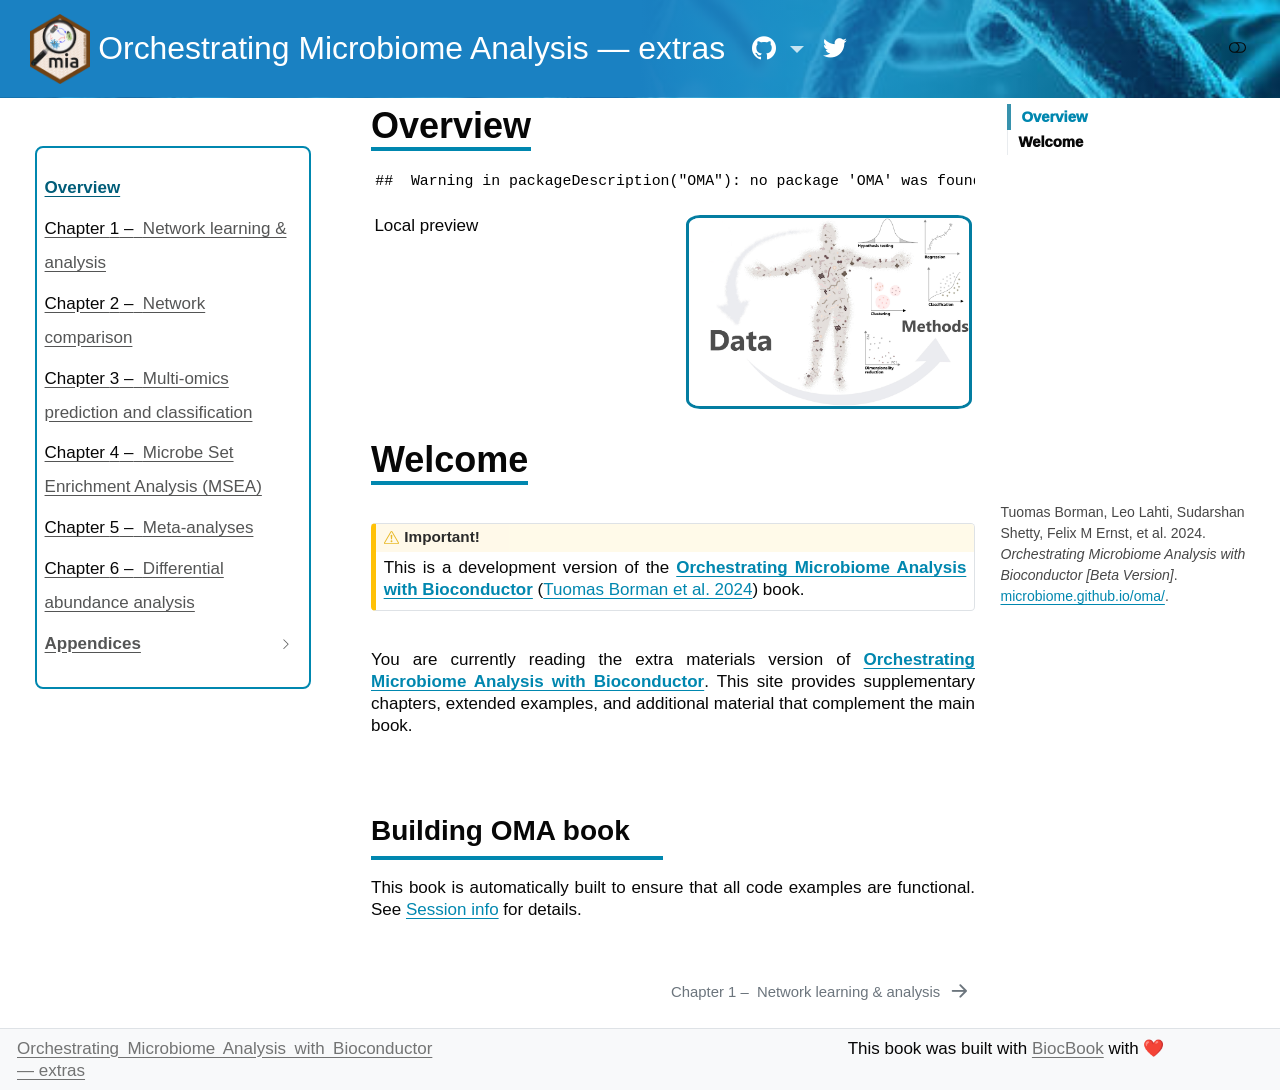
==== docs/devel/index.html @ 9bd13b45 "Deploying to gh-pages from @ microbiome/OMA-extras@33901781c50c93c03303aaaa135e402733cba8e3 🚀" ====
<!DOCTYPE html>
<html xmlns="http://www.w3.org/1999/xhtml" lang="en" xml:lang="en"><head>
<meta http-equiv="Content-Type" content="text/html; charset=UTF-8">
<meta charset="utf-8">
<meta name="generator" content="quarto-1.8.25">
<meta name="viewport" content="width=device-width, initial-scale=1.0, user-scalable=yes">
<title>Orchestrating Microbiome Analysis — extras</title>
<style>
code{white-space: pre-wrap;}
span.smallcaps{font-variant: small-caps;}
div.columns{display: flex; gap: min(4vw, 1.5em);}
div.column{flex: auto; overflow-x: auto;}
div.hanging-indent{margin-left: 1.5em; text-indent: -1.5em;}
ul.task-list{list-style: none;}
ul.task-list li input[type="checkbox"] {
  width: 0.8em;
  margin: 0 0.8em 0.2em -1em; /* quarto-specific, see https://github.com/quarto-dev/quarto-cli/issues/4556 */ 
  vertical-align: middle;
}
/* CSS for citations */
div.csl-bib-body { }
div.csl-entry {
  clear: both;
  margin-bottom: 0em;
}
.hanging-indent div.csl-entry {
  margin-left:2em;
  text-indent:-2em;
}
div.csl-left-margin {
  min-width:2em;
  float:left;
}
div.csl-right-inline {
  margin-left:2em;
  padding-left:1em;
}
div.csl-indent {
  margin-left: 2em;
}</style>

<script src="site_libs/quarto-nav/quarto-nav.js"></script>
<script src="site_libs/quarto-nav/headroom.min.js"></script>
<script src="site_libs/clipboard/clipboard.min.js"></script>
<script src="site_libs/quarto-search/autocomplete.umd.js"></script>
<script src="site_libs/quarto-search/fuse.min.js"></script>
<script src="site_libs/quarto-search/quarto-search.js"></script>
<meta name="quarto:offset" content="./">
<link href="./pages/network_learning.html" rel="next">
<link href="./assets/favicon.png" rel="icon" type="image/png">
<script src="site_libs/quarto-html/quarto.js" type="module"></script>
<script src="site_libs/quarto-html/tabsets/tabsets.js" type="module"></script>
<script src="site_libs/quarto-html/axe/axe-check.js" type="module"></script>
<script src="site_libs/quarto-html/popper.min.js"></script>
<script src="site_libs/quarto-html/tippy.umd.min.js"></script>
<script src="site_libs/quarto-html/anchor.min.js"></script>
<link href="site_libs/quarto-html/tippy.css" rel="stylesheet">
<link href="site_libs/quarto-html/quarto-syntax-highlighting-a14e345711173c227b21482e2eb4cc70.css" rel="stylesheet" class="quarto-color-scheme" id="quarto-text-highlighting-styles">
<link href="site_libs/quarto-html/quarto-syntax-highlighting-dark-6d7e0e055978adcb0dc3bbe98a6d8351.css" rel="stylesheet" class="quarto-color-scheme quarto-color-alternate" id="quarto-text-highlighting-styles">
<link href="site_libs/quarto-html/quarto-syntax-highlighting-a14e345711173c227b21482e2eb4cc70.css" rel="stylesheet" class="quarto-color-scheme-extra" id="quarto-text-highlighting-styles">
<script src="site_libs/bootstrap/bootstrap.min.js"></script>
<link href="site_libs/bootstrap/bootstrap-icons.css" rel="stylesheet">
<link href="site_libs/bootstrap/bootstrap-03a414507d0a5050258c27957027fec2.min.css" rel="stylesheet" append-hash="true" class="quarto-color-scheme" id="quarto-bootstrap" data-mode="light">
<link href="site_libs/bootstrap/bootstrap-dark-393bbc8479d1addcfcd69448d6fb8193.min.css" rel="stylesheet" append-hash="true" class="quarto-color-scheme quarto-color-alternate" id="quarto-bootstrap" data-mode="dark">
<link href="site_libs/bootstrap/bootstrap-03a414507d0a5050258c27957027fec2.min.css" rel="stylesheet" append-hash="true" class="quarto-color-scheme-extra" id="quarto-bootstrap" data-mode="light"><script id="quarto-search-options" type="application/json">{
  "location": "sidebar",
  "copy-button": false,
  "collapse-after": 3,
  "panel-placement": "start",
  "type": "textbox",
  "limit": 50,
  "keyboard-shortcut": [
    "f",
    "/",
    "s"
  ],
  "language": {
    "search-no-results-text": "No results",
    "search-matching-documents-text": "matching documents",
    "search-copy-link-title": "Copy link to search",
    "search-hide-matches-text": "Hide additional matches",
    "search-more-match-text": "more match in this document",
    "search-more-matches-text": "more matches in this document",
    "search-clear-button-title": "Clear",
    "search-text-placeholder": "",
    "search-detached-cancel-button-title": "Cancel",
    "search-submit-button-title": "Submit",
    "search-label": "Search"
  }
}</script>
</head>
<body class="nav-sidebar docked nav-fixed slimcontent quarto-light"><script id="quarto-html-before-body" type="application/javascript">
    const toggleBodyColorMode = (bsSheetEl) => {
      const mode = bsSheetEl.getAttribute("data-mode");
      const bodyEl = window.document.querySelector("body");
      if (mode === "dark") {
        bodyEl.classList.add("quarto-dark");
        bodyEl.classList.remove("quarto-light");
      } else {
        bodyEl.classList.add("quarto-light");
        bodyEl.classList.remove("quarto-dark");
      }
    }
    const toggleBodyColorPrimary = () => {
      const bsSheetEl = window.document.querySelector("link#quarto-bootstrap:not([rel=disabled-stylesheet])");
      if (bsSheetEl) {
        toggleBodyColorMode(bsSheetEl);
      }
    }
    const setColorSchemeToggle = (alternate) => {
      const toggles = window.document.querySelectorAll('.quarto-color-scheme-toggle');
      for (let i=0; i < toggles.length; i++) {
        const toggle = toggles[i];
        if (toggle) {
          if (alternate) {
            toggle.classList.add("alternate");
          } else {
            toggle.classList.remove("alternate");
          }
        }
      }
    };
    const toggleColorMode = (alternate) => {
      // Switch the stylesheets
      const primaryStylesheets = window.document.querySelectorAll('link.quarto-color-scheme:not(.quarto-color-alternate)');
      const alternateStylesheets = window.document.querySelectorAll('link.quarto-color-scheme.quarto-color-alternate');
      manageTransitions('#quarto-margin-sidebar .nav-link', false);
      if (alternate) {
        // note: dark is layered on light, we don't disable primary!
        enableStylesheet(alternateStylesheets);
        for (const sheetNode of alternateStylesheets) {
          if (sheetNode.id === "quarto-bootstrap") {
            toggleBodyColorMode(sheetNode);
          }
        }
      } else {
        disableStylesheet(alternateStylesheets);
        enableStylesheet(primaryStylesheets)
        toggleBodyColorPrimary();
      }
      manageTransitions('#quarto-margin-sidebar .nav-link', true);
      // Switch the toggles
      setColorSchemeToggle(alternate)
      // Hack to workaround the fact that safari doesn't
      // properly recolor the scrollbar when toggling (#1455)
      if (navigator.userAgent.indexOf('Safari') > 0 && navigator.userAgent.indexOf('Chrome') == -1) {
        manageTransitions("body", false);
        window.scrollTo(0, 1);
        setTimeout(() => {
          window.scrollTo(0, 0);
          manageTransitions("body", true);
        }, 40);
      }
    }
    const disableStylesheet = (stylesheets) => {
      for (let i=0; i < stylesheets.length; i++) {
        const stylesheet = stylesheets[i];
        stylesheet.rel = 'disabled-stylesheet';
      }
    }
    const enableStylesheet = (stylesheets) => {
      for (let i=0; i < stylesheets.length; i++) {
        const stylesheet = stylesheets[i];
        if(stylesheet.rel !== 'stylesheet') { // for Chrome, which will still FOUC without this check
          stylesheet.rel = 'stylesheet';
        }
      }
    }
    const manageTransitions = (selector, allowTransitions) => {
      const els = window.document.querySelectorAll(selector);
      for (let i=0; i < els.length; i++) {
        const el = els[i];
        if (allowTransitions) {
          el.classList.remove('notransition');
        } else {
          el.classList.add('notransition');
        }
      }
    }
    const isFileUrl = () => {
      return window.location.protocol === 'file:';
    }
    const hasAlternateSentinel = () => {
      let styleSentinel = getColorSchemeSentinel();
      if (styleSentinel !== null) {
        return styleSentinel === "alternate";
      } else {
        return false;
      }
    }
    const setStyleSentinel = (alternate) => {
      const value = alternate ? "alternate" : "default";
      if (!isFileUrl()) {
        window.localStorage.setItem("quarto-color-scheme", value);
      } else {
        localAlternateSentinel = value;
      }
    }
    const getColorSchemeSentinel = () => {
      if (!isFileUrl()) {
        const storageValue = window.localStorage.getItem("quarto-color-scheme");
        return storageValue != null ? storageValue : localAlternateSentinel;
      } else {
        return localAlternateSentinel;
      }
    }
    const toggleGiscusIfUsed = (isAlternate, darkModeDefault) => {
      const baseTheme = document.querySelector('#giscus-base-theme')?.value ?? 'light';
      const alternateTheme = document.querySelector('#giscus-alt-theme')?.value ?? 'dark';
      let newTheme = '';
      if(authorPrefersDark) {
        newTheme = isAlternate ? baseTheme : alternateTheme;
      } else {
        newTheme = isAlternate ? alternateTheme : baseTheme;
      }
      const changeGiscusTheme = () => {
        // From: https://github.com/giscus/giscus/issues/336
        const sendMessage = (message) => {
          const iframe = document.querySelector('iframe.giscus-frame');
          if (!iframe) return;
          iframe.contentWindow.postMessage({ giscus: message }, 'https://giscus.app');
        }
        sendMessage({
          setConfig: {
            theme: newTheme
          }
        });
      }
      const isGiscussLoaded = window.document.querySelector('iframe.giscus-frame') !== null;
      if (isGiscussLoaded) {
        changeGiscusTheme();
      }
    };
    const authorPrefersDark = false;
    const darkModeDefault = authorPrefersDark;
      document.querySelector('link#quarto-text-highlighting-styles.quarto-color-scheme-extra').rel = 'disabled-stylesheet';
      document.querySelector('link#quarto-bootstrap.quarto-color-scheme-extra').rel = 'disabled-stylesheet';
    let localAlternateSentinel = darkModeDefault ? 'alternate' : 'default';
    // Dark / light mode switch
    window.quartoToggleColorScheme = () => {
      // Read the current dark / light value
      let toAlternate = !hasAlternateSentinel();
      toggleColorMode(toAlternate);
      setStyleSentinel(toAlternate);
      toggleGiscusIfUsed(toAlternate, darkModeDefault);
      window.dispatchEvent(new Event('resize'));
    };
    // Switch to dark mode if need be
    if (hasAlternateSentinel()) {
      toggleColorMode(true);
    } else {
      toggleColorMode(false);
    }
  </script>

<div id="quarto-search-results"></div>
  <header id="quarto-header" class="headroom fixed-top quarto-banner"><nav class="navbar navbar-expand-lg " data-bs-theme="dark"><div class="navbar-container container-fluid">
      <div class="navbar-brand-container mx-auto">
    <a href="./index.html" class="navbar-brand navbar-brand-logo">
    <img src="./assets/mia_logo.png" alt="" class="navbar-logo light-content"><img src="./assets/mia_logo.png" alt="" class="navbar-logo dark-content"></a>
    <a class="navbar-brand" href="./index.html">
    <span class="navbar-title">Orchestrating Microbiome Analysis — extras</span>
    </a>
  </div>
          <button class="navbar-toggler" type="button" data-bs-toggle="collapse" data-bs-target="#navbarCollapse" aria-controls="navbarCollapse" role="menu" aria-expanded="false" aria-label="Toggle navigation" onclick="if (window.quartoToggleHeadroom) { window.quartoToggleHeadroom(); }">
  <span class="navbar-toggler-icon"></span>
</button>
          <div class="collapse navbar-collapse" id="navbarCollapse">
            <ul class="navbar-nav navbar-nav-scroll me-auto">
<li class="nav-item dropdown ">
    <a class="nav-link dropdown-toggle" href="#" id="nav-menu-bi-github" role="link" data-bs-toggle="dropdown" aria-expanded="false">
      <i class="bi bi-github" role="img">
</i> 
 <span class="menu-text"></span>
    </a>
    <ul class="dropdown-menu" aria-labelledby="nav-menu-bi-github">
<li>
    <a class="dropdown-item" href="https://github.com/microbiome/OMA-extras/">
 <span class="dropdown-text">Source Code</span></a>
  </li>  
        <li>
    <a class="dropdown-item" href="https://microbiome.github.io/OMA-extras/docs/devel/">
 <span class="dropdown-text">Browse version <code>devel</code></span></a>
  </li>  
    </ul>
</li>
  <li class="nav-item compact">
    <a class="nav-link" href="https://twitter.com"> <i class="bi bi-twitter" role="img">
</i> 
<span class="menu-text"></span></a>
  </li>  
</ul>
</div> <!-- /navcollapse -->
            <div class="quarto-navbar-tools">
  <a href="" class="quarto-color-scheme-toggle quarto-navigation-tool  px-1" onclick="window.quartoToggleColorScheme(); return false;" title="Toggle dark mode"><i class="bi"></i></a>
</div>
      </div> <!-- /container-fluid -->
    </nav><nav class="quarto-secondary-nav"><div class="container-fluid d-flex">
      <button type="button" class="quarto-btn-toggle btn" data-bs-toggle="collapse" role="button" data-bs-target=".quarto-sidebar-collapse-item" aria-controls="quarto-sidebar" aria-expanded="false" aria-label="Toggle sidebar navigation" onclick="if (window.quartoToggleHeadroom) { window.quartoToggleHeadroom(); }">
        <i class="bi bi-layout-text-sidebar-reverse"></i>
      </button>
        <nav class="quarto-page-breadcrumbs" aria-label="breadcrumb"><ol class="breadcrumb"><li class="breadcrumb-item"><a href="./index.html">Overview</a></li></ol></nav>
        <a class="flex-grow-1" role="navigation" data-bs-toggle="collapse" data-bs-target=".quarto-sidebar-collapse-item" aria-controls="quarto-sidebar" aria-expanded="false" aria-label="Toggle sidebar navigation" onclick="if (window.quartoToggleHeadroom) { window.quartoToggleHeadroom(); }">      
        </a>
      <button type="button" class="btn quarto-search-button" aria-label="Search" onclick="window.quartoOpenSearch();">
        <i class="bi bi-search"></i>
      </button>
    </div>
  </nav></header><!-- content --><header id="title-block-header" class="quarto-title-block default page-columns page-full"><div class="quarto-title-banner page-columns page-full">
    <div class="quarto-title column-body">
      <h1 class="title">Orchestrating Microbiome Analysis — extras</h1>
                      </div>
  </div>
    
  
  <div class="quarto-title-meta">

      
    
      
    </div>
    
  
  </header><div id="quarto-content" class="quarto-container page-columns page-rows-contents page-layout-article page-navbar">
<!-- sidebar -->
  <nav id="quarto-sidebar" class="sidebar collapse collapse-horizontal quarto-sidebar-collapse-item sidebar-navigation docked overflow-auto"><div class="pt-lg-2 mt-2 text-left sidebar-header sidebar-header-stacked">
      <a href="./index.html" class="sidebar-logo-link">
      </a>
      </div>
        <div class="mt-2 flex-shrink-0 align-items-center">
        <div class="sidebar-search">
        <div id="quarto-search" class="" title="Search"></div>
        </div>
        </div>
    <div class="sidebar-menu-container"> 
    <ul class="list-unstyled mt-1">
<li class="sidebar-item">
  <div class="sidebar-item-container"> 
  <a href="./index.html" class="sidebar-item-text sidebar-link active">
 <span class="menu-text">Overview</span></a>
  </div>
</li>
        <li class="sidebar-item">
  <div class="sidebar-item-container"> 
  <a href="./pages/network_learning.html" class="sidebar-item-text sidebar-link">
 <span class="menu-text"><span class="chapter-number">1</span>&nbsp; <span class="chapter-title">Network learning &amp; analysis</span></span></a>
  </div>
</li>
        <li class="sidebar-item">
  <div class="sidebar-item-container"> 
  <a href="./pages/network_comparison.html" class="sidebar-item-text sidebar-link">
 <span class="menu-text"><span class="chapter-number">2</span>&nbsp; <span class="chapter-title">Network comparison</span></span></a>
  </div>
</li>
        <li class="sidebar-item">
  <div class="sidebar-item-container"> 
  <a href="./pages/integrated_learner.html" class="sidebar-item-text sidebar-link">
 <span class="menu-text"><span class="chapter-number">3</span>&nbsp; <span class="chapter-title">Multi-omics prediction and classification</span></span></a>
  </div>
</li>
        <li class="sidebar-item">
  <div class="sidebar-item-container"> 
  <a href="./pages/msea.html" class="sidebar-item-text sidebar-link">
 <span class="menu-text"><span class="chapter-number">4</span>&nbsp; <span class="chapter-title">Microbe Set Enrichment Analysis (MSEA)</span></span></a>
  </div>
</li>
        <li class="sidebar-item">
  <div class="sidebar-item-container"> 
  <a href="./pages/mmuphin_meta_analysis.html" class="sidebar-item-text sidebar-link">
 <span class="menu-text"><span class="chapter-number">5</span>&nbsp; <span class="chapter-title">Meta-analyses</span></span></a>
  </div>
</li>
        <li class="sidebar-item">
  <div class="sidebar-item-container"> 
  <a href="./pages/extra_daa.html" class="sidebar-item-text sidebar-link">
 <span class="menu-text"><span class="chapter-number">6</span>&nbsp; <span class="chapter-title">Differential abundance analysis</span></span></a>
  </div>
</li>
        <li class="sidebar-item sidebar-item-section">
      <div class="sidebar-item-container"> 
            <a class="sidebar-item-text sidebar-link text-start collapsed" data-bs-toggle="collapse" data-bs-target="#quarto-sidebar-section-1" role="navigation" aria-expanded="false">
 <span class="menu-text">Appendices</span></a>
          <a class="sidebar-item-toggle text-start collapsed" data-bs-toggle="collapse" data-bs-target="#quarto-sidebar-section-1" role="navigation" aria-expanded="false" aria-label="Toggle section">
            <i class="bi bi-chevron-right ms-2"></i>
          </a> 
      </div>
      <ul id="quarto-sidebar-section-1" class="collapse list-unstyled sidebar-section depth1 ">
<li class="sidebar-item">
  <div class="sidebar-item-container"> 
  <a href="./pages/session_info.html" class="sidebar-item-text sidebar-link">
 <span class="menu-text"><span class="chapter-number">A</span>&nbsp; <span class="chapter-title">Technical info</span></span></a>
  </div>
</li>
      </ul>
</li>
    </ul>
</div>
</nav><div id="quarto-sidebar-glass" class="quarto-sidebar-collapse-item" data-bs-toggle="collapse" data-bs-target=".quarto-sidebar-collapse-item"></div>
<!-- margin-sidebar -->
    <div id="quarto-margin-sidebar" class="sidebar margin-sidebar">
        <nav id="TOC" role="doc-toc" class="toc-active"><h2 id="toc-title">Table of contents</h2>
   
  <ul>
<li><a href="#overview" id="toc-overview" class="nav-link active" data-scroll-target="#overview">Overview</a></li>
  <li>
<a href="#welcome" id="toc-welcome" class="nav-link" data-scroll-target="#welcome">Welcome</a>
  <ul class="collapse">
<li><a href="#sec-building-oma" id="toc-sec-building-oma" class="nav-link" data-scroll-target="#sec-building-oma">Building OMA book</a></li>
  </ul>
</li>
  </ul></nav>
    </div>
<!-- main -->
<main class="content quarto-banner-title-block page-columns page-full" id="quarto-document-content"><section id="overview" class="level1 unnumbered"><h1 class="unnumbered">Overview</h1>
<div class="cell" data-layout-align="center">
<pre><code>##  Warning in packageDescription("OMA"): no package 'OMA' was found</code></pre>
</div>
<div class="quarto-layout-panel" data-layout-ncol="2">
<div class="quarto-layout-row">
<div class="quarto-layout-cell" style="flex-basis: 50.0%;justify-content: flex-start;">
<p>Local preview</p>
</div>
<div class="quarto-layout-cell" style="flex-basis: 50.0%;justify-content: flex-start;">
<p><img src="assets/cover.png" align="middle" style="max-width:100%;
      border-style: solid;
      border-color: #037da1;
      border-radius: 5%;"></p>
</div>
</div>
</div>
</section><section id="welcome" class="level1 unnumbered page-columns page-full"><h1 class="unnumbered">Welcome</h1>
<div class="callout callout-style-default callout-warning callout-titled">
<div class="callout-header d-flex align-content-center">
<div class="callout-icon-container">
<i class="callout-icon"></i>
</div>
<div class="callout-title-container flex-fill">
<span class="screen-reader-only">Warning</span>Important!
</div>
</div>
<div class="callout-body-container callout-body">
<p>This is a development version of the <a href="https://microbiome.github.io/OMA-extras/"><strong>Orchestrating Microbiome Analysis with Bioconductor</strong></a> <span class="citation" data-cites="OMA">(<a href="#ref-OMA" role="doc-biblioref">Tuomas Borman et al. 2024</a>)</span> book.</p>
</div>
</div>
<div class="no-row-height column-margin column-container"><div id="ref-OMA" class="csl-entry" role="listitem">
Tuomas Borman, Leo Lahti, Sudarshan Shetty, Felix M Ernst, et al. 2024. <em>Orchestrating Microbiome Analysis with Bioconductor [Beta Version]</em>. <a href="https://microbiome.github.io/oma/">microbiome.github.io/oma/</a>.
</div></div><p>You are currently reading the extra materials version of <a href="https://microbiome.github.io/OMA/"><strong>Orchestrating Microbiome Analysis with Bioconductor</strong></a>. This site provides supplementary chapters, extended examples, and additional material that complement the main book.</p>
<section id="sec-building-oma" class="level2"><h2 class="anchored" data-anchor-id="sec-building-oma">Building OMA book</h2>
<p>This book is automatically built to ensure that all code examples are functional. See <a href="pages/session_info.html#sec-session-info" class="quarto-xref"><span>Session info</span></a> for details.</p>



</section></section><a onclick="window.scrollTo(0, 0); return false;" role="button" id="quarto-back-to-top"><i class="bi bi-arrow-up"></i> Back to top</a></main><!-- /main --><script id="quarto-html-after-body" type="application/javascript">
  window.document.addEventListener("DOMContentLoaded", function (event) {
    // Ensure there is a toggle, if there isn't float one in the top right
    if (window.document.querySelector('.quarto-color-scheme-toggle') === null) {
      const a = window.document.createElement('a');
      a.classList.add('top-right');
      a.classList.add('quarto-color-scheme-toggle');
      a.href = "";
      a.onclick = function() { try { window.quartoToggleColorScheme(); } catch {} return false; };
      const i = window.document.createElement("i");
      i.classList.add('bi');
      a.appendChild(i);
      window.document.body.appendChild(a);
    }
    setColorSchemeToggle(hasAlternateSentinel())
    const icon = "";
    const anchorJS = new window.AnchorJS();
    anchorJS.options = {
      placement: 'right',
      icon: icon
    };
    anchorJS.add('.anchored');
    const isCodeAnnotation = (el) => {
      for (const clz of el.classList) {
        if (clz.startsWith('code-annotation-')) {                     
          return true;
        }
      }
      return false;
    }
    const onCopySuccess = function(e) {
      // button target
      const button = e.trigger;
      // don't keep focus
      button.blur();
      // flash "checked"
      button.classList.add('code-copy-button-checked');
      var currentTitle = button.getAttribute("title");
      button.setAttribute("title", "Copied!");
      let tooltip;
      if (window.bootstrap) {
        button.setAttribute("data-bs-toggle", "tooltip");
        button.setAttribute("data-bs-placement", "left");
        button.setAttribute("data-bs-title", "Copied!");
        tooltip = new bootstrap.Tooltip(button, 
          { trigger: "manual", 
            customClass: "code-copy-button-tooltip",
            offset: [0, -8]});
        tooltip.show();    
      }
      setTimeout(function() {
        if (tooltip) {
          tooltip.hide();
          button.removeAttribute("data-bs-title");
          button.removeAttribute("data-bs-toggle");
          button.removeAttribute("data-bs-placement");
        }
        button.setAttribute("title", currentTitle);
        button.classList.remove('code-copy-button-checked');
      }, 1000);
      // clear code selection
      e.clearSelection();
    }
    const getTextToCopy = function(trigger) {
      const outerScaffold = trigger.parentElement.cloneNode(true);
      const codeEl = outerScaffold.querySelector('code');
      for (const childEl of codeEl.children) {
        if (isCodeAnnotation(childEl)) {
          childEl.remove();
        }
      }
      return codeEl.innerText;
    }
    const clipboard = new window.ClipboardJS('.code-copy-button:not([data-in-quarto-modal])', {
      text: getTextToCopy
    });
    clipboard.on('success', onCopySuccess);
    if (window.document.getElementById('quarto-embedded-source-code-modal')) {
      const clipboardModal = new window.ClipboardJS('.code-copy-button[data-in-quarto-modal]', {
        text: getTextToCopy,
        container: window.document.getElementById('quarto-embedded-source-code-modal')
      });
      clipboardModal.on('success', onCopySuccess);
    }
      var localhostRegex = new RegExp(/^(?:http|https):\/\/localhost\:?[0-9]*\//);
      var mailtoRegex = new RegExp(/^mailto:/);
        var filterRegex = new RegExp('/' + window.location.host + '/');
      var isInternal = (href) => {
          return filterRegex.test(href) || localhostRegex.test(href) || mailtoRegex.test(href);
      }
      // Inspect non-navigation links and adorn them if external
     var links = window.document.querySelectorAll('a[href]:not(.nav-link):not(.navbar-brand):not(.toc-action):not(.sidebar-link):not(.sidebar-item-toggle):not(.pagination-link):not(.no-external):not([aria-hidden]):not(.dropdown-item):not(.quarto-navigation-tool):not(.about-link)');
      for (var i=0; i<links.length; i++) {
        const link = links[i];
        if (!isInternal(link.href)) {
          // undo the damage that might have been done by quarto-nav.js in the case of
          // links that we want to consider external
          if (link.dataset.originalHref !== undefined) {
            link.href = link.dataset.originalHref;
          }
        }
      }
    function tippyHover(el, contentFn, onTriggerFn, onUntriggerFn) {
      const config = {
        allowHTML: true,
        maxWidth: 500,
        delay: 100,
        arrow: false,
        appendTo: function(el) {
            return el.parentElement;
        },
        interactive: true,
        interactiveBorder: 10,
        theme: 'quarto',
        placement: 'bottom-start',
      };
      if (contentFn) {
        config.content = contentFn;
      }
      if (onTriggerFn) {
        config.onTrigger = onTriggerFn;
      }
      if (onUntriggerFn) {
        config.onUntrigger = onUntriggerFn;
      }
      window.tippy(el, config); 
    }
    const noterefs = window.document.querySelectorAll('a[role="doc-noteref"]');
    for (var i=0; i<noterefs.length; i++) {
      const ref = noterefs[i];
      tippyHover(ref, function() {
        // use id or data attribute instead here
        let href = ref.getAttribute('data-footnote-href') || ref.getAttribute('href');
        try { href = new URL(href).hash; } catch {}
        const id = href.replace(/^#\/?/, "");
        const note = window.document.getElementById(id);
        if (note) {
          return note.innerHTML;
        } else {
          return "";
        }
      });
    }
    const xrefs = window.document.querySelectorAll('a.quarto-xref');
    const processXRef = (id, note) => {
      // Strip column container classes
      const stripColumnClz = (el) => {
        el.classList.remove("page-full", "page-columns");
        if (el.children) {
          for (const child of el.children) {
            stripColumnClz(child);
          }
        }
      }
      stripColumnClz(note)
      if (id === null || id.startsWith('sec-')) {
        // Special case sections, only their first couple elements
        const container = document.createElement("div");
        if (note.children && note.children.length > 2) {
          container.appendChild(note.children[0].cloneNode(true));
          for (let i = 1; i < note.children.length; i++) {
            const child = note.children[i];
            if (child.tagName === "P" && child.innerText === "") {
              continue;
            } else {
              container.appendChild(child.cloneNode(true));
              break;
            }
          }
          if (window.Quarto?.typesetMath) {
            window.Quarto.typesetMath(container);
          }
          return container.innerHTML
        } else {
          if (window.Quarto?.typesetMath) {
            window.Quarto.typesetMath(note);
          }
          return note.innerHTML;
        }
      } else {
        // Remove any anchor links if they are present
        const anchorLink = note.querySelector('a.anchorjs-link');
        if (anchorLink) {
          anchorLink.remove();
        }
        if (window.Quarto?.typesetMath) {
          window.Quarto.typesetMath(note);
        }
        if (note.classList.contains("callout")) {
          return note.outerHTML;
        } else {
          return note.innerHTML;
        }
      }
    }
    for (var i=0; i<xrefs.length; i++) {
      const xref = xrefs[i];
      tippyHover(xref, undefined, function(instance) {
        instance.disable();
        let url = xref.getAttribute('href');
        let hash = undefined; 
        if (url.startsWith('#')) {
          hash = url;
        } else {
          try { hash = new URL(url).hash; } catch {}
        }
        if (hash) {
          const id = hash.replace(/^#\/?/, "");
          const note = window.document.getElementById(id);
          if (note !== null) {
            try {
              const html = processXRef(id, note.cloneNode(true));
              instance.setContent(html);
            } finally {
              instance.enable();
              instance.show();
            }
          } else {
            // See if we can fetch this
            fetch(url.split('#')[0])
            .then(res => res.text())
            .then(html => {
              const parser = new DOMParser();
              const htmlDoc = parser.parseFromString(html, "text/html");
              const note = htmlDoc.getElementById(id);
              if (note !== null) {
                const html = processXRef(id, note);
                instance.setContent(html);
              } 
            }).finally(() => {
              instance.enable();
              instance.show();
            });
          }
        } else {
          // See if we can fetch a full url (with no hash to target)
          // This is a special case and we should probably do some content thinning / targeting
          fetch(url)
          .then(res => res.text())
          .then(html => {
            const parser = new DOMParser();
            const htmlDoc = parser.parseFromString(html, "text/html");
            const note = htmlDoc.querySelector('main.content');
            if (note !== null) {
              // This should only happen for chapter cross references
              // (since there is no id in the URL)
              // remove the first header
              if (note.children.length > 0 && note.children[0].tagName === "HEADER") {
                note.children[0].remove();
              }
              const html = processXRef(null, note);
              instance.setContent(html);
            } 
          }).finally(() => {
            instance.enable();
            instance.show();
          });
        }
      }, function(instance) {
      });
    }
        let selectedAnnoteEl;
        const selectorForAnnotation = ( cell, annotation) => {
          let cellAttr = 'data-code-cell="' + cell + '"';
          let lineAttr = 'data-code-annotation="' +  annotation + '"';
          const selector = 'span[' + cellAttr + '][' + lineAttr + ']';
          return selector;
        }
        const selectCodeLines = (annoteEl) => {
          const doc = window.document;
          const targetCell = annoteEl.getAttribute("data-target-cell");
          const targetAnnotation = annoteEl.getAttribute("data-target-annotation");
          const annoteSpan = window.document.querySelector(selectorForAnnotation(targetCell, targetAnnotation));
          const lines = annoteSpan.getAttribute("data-code-lines").split(",");
          const lineIds = lines.map((line) => {
            return targetCell + "-" + line;
          })
          let top = null;
          let height = null;
          let parent = null;
          if (lineIds.length > 0) {
              //compute the position of the single el (top and bottom and make a div)
              const el = window.document.getElementById(lineIds[0]);
              top = el.offsetTop;
              height = el.offsetHeight;
              parent = el.parentElement.parentElement;
            if (lineIds.length > 1) {
              const lastEl = window.document.getElementById(lineIds[lineIds.length - 1]);
              const bottom = lastEl.offsetTop + lastEl.offsetHeight;
              height = bottom - top;
            }
            if (top !== null && height !== null && parent !== null) {
              // cook up a div (if necessary) and position it 
              let div = window.document.getElementById("code-annotation-line-highlight");
              if (div === null) {
                div = window.document.createElement("div");
                div.setAttribute("id", "code-annotation-line-highlight");
                div.style.position = 'absolute';
                parent.appendChild(div);
              }
              div.style.top = top - 2 + "px";
              div.style.height = height + 4 + "px";
              div.style.left = 0;
              let gutterDiv = window.document.getElementById("code-annotation-line-highlight-gutter");
              if (gutterDiv === null) {
                gutterDiv = window.document.createElement("div");
                gutterDiv.setAttribute("id", "code-annotation-line-highlight-gutter");
                gutterDiv.style.position = 'absolute';
                const codeCell = window.document.getElementById(targetCell);
                const gutter = codeCell.querySelector('.code-annotation-gutter');
                gutter.appendChild(gutterDiv);
              }
              gutterDiv.style.top = top - 2 + "px";
              gutterDiv.style.height = height + 4 + "px";
            }
            selectedAnnoteEl = annoteEl;
          }
        };
        const unselectCodeLines = () => {
          const elementsIds = ["code-annotation-line-highlight", "code-annotation-line-highlight-gutter"];
          elementsIds.forEach((elId) => {
            const div = window.document.getElementById(elId);
            if (div) {
              div.remove();
            }
          });
          selectedAnnoteEl = undefined;
        };
          // Handle positioning of the toggle
      window.addEventListener(
        "resize",
        throttle(() => {
          elRect = undefined;
          if (selectedAnnoteEl) {
            selectCodeLines(selectedAnnoteEl);
          }
        }, 10)
      );
      function throttle(fn, ms) {
      let throttle = false;
      let timer;
        return (...args) => {
          if(!throttle) { // first call gets through
              fn.apply(this, args);
              throttle = true;
          } else { // all the others get throttled
              if(timer) clearTimeout(timer); // cancel #2
              timer = setTimeout(() => {
                fn.apply(this, args);
                timer = throttle = false;
              }, ms);
          }
        };
      }
        // Attach click handler to the DT
        const annoteDls = window.document.querySelectorAll('dt[data-target-cell]');
        for (const annoteDlNode of annoteDls) {
          annoteDlNode.addEventListener('click', (event) => {
            const clickedEl = event.target;
            if (clickedEl !== selectedAnnoteEl) {
              unselectCodeLines();
              const activeEl = window.document.querySelector('dt[data-target-cell].code-annotation-active');
              if (activeEl) {
                activeEl.classList.remove('code-annotation-active');
              }
              selectCodeLines(clickedEl);
              clickedEl.classList.add('code-annotation-active');
            } else {
              // Unselect the line
              unselectCodeLines();
              clickedEl.classList.remove('code-annotation-active');
            }
          });
        }
    const findCites = (el) => {
      const parentEl = el.parentElement;
      if (parentEl) {
        const cites = parentEl.dataset.cites;
        if (cites) {
          return {
            el,
            cites: cites.split(' ')
          };
        } else {
          return findCites(el.parentElement)
        }
      } else {
        return undefined;
      }
    };
    var bibliorefs = window.document.querySelectorAll('a[role="doc-biblioref"]');
    for (var i=0; i<bibliorefs.length; i++) {
      const ref = bibliorefs[i];
      const citeInfo = findCites(ref);
      if (citeInfo) {
        tippyHover(citeInfo.el, function() {
          var popup = window.document.createElement('div');
          citeInfo.cites.forEach(function(cite) {
            var citeDiv = window.document.createElement('div');
            citeDiv.classList.add('hanging-indent');
            citeDiv.classList.add('csl-entry');
            var biblioDiv = window.document.getElementById('ref-' + cite);
            if (biblioDiv) {
              citeDiv.innerHTML = biblioDiv.innerHTML;
            }
            popup.appendChild(citeDiv);
          });
          return popup.innerHTML;
        });
      }
    }
  });
  </script><nav class="page-navigation"><div class="nav-page nav-page-previous">
  </div>
  <div class="nav-page nav-page-next">
      <a href="./pages/network_learning.html" class="pagination-link" aria-label="Network learning &amp; analysis">
        <span class="nav-page-text"><span class="chapter-number">1</span>&nbsp; <span class="chapter-title">Network learning &amp; analysis</span></span> <i class="bi bi-arrow-right-short"></i>
      </a>
  </div>
</nav>
</div> <!-- /content -->
<footer class="footer"><div class="nav-footer">
    <div class="nav-footer-left">
<p><a href="./">Orchestrating Microbiome Analysis with Bioconductor — extras</a></p>
</div>   
    <div class="nav-footer-center">
      &nbsp;
    </div>
    <div class="nav-footer-right">
<p>This book was built with <a href="https://github.com/js2264/BiocBook/">BiocBook</a> with <span class="emoji" data-emoji="heart">❤️</span></p>
</div>
  </div>
</footer>


</body></html>
---- docs/devel/site_libs/quarto-html/tippy.css ----
.tippy-box[data-animation=fade][data-state=hidden]{opacity:0}[data-tippy-root]{max-width:calc(100vw - 10px)}.tippy-box{position:relative;background-color:#333;color:#fff;border-radius:4px;font-size:14px;line-height:1.4;white-space:normal;outline:0;transition-property:transform,visibility,opacity}.tippy-box[data-placement^=top]>.tippy-arrow{bottom:0}.tippy-box[data-placement^=top]>.tippy-arrow:before{bottom:-7px;left:0;border-width:8px 8px 0;border-top-color:initial;transform-origin:center top}.tippy-box[data-placement^=bottom]>.tippy-arrow{top:0}.tippy-box[data-placement^=bottom]>.tippy-arrow:before{top:-7px;left:0;border-width:0 8px 8px;border-bottom-color:initial;transform-origin:center bottom}.tippy-box[data-placement^=left]>.tippy-arrow{right:0}.tippy-box[data-placement^=left]>.tippy-arrow:before{border-width:8px 0 8px 8px;border-left-color:initial;right:-7px;transform-origin:center left}.tippy-box[data-placement^=right]>.tippy-arrow{left:0}.tippy-box[data-placement^=right]>.tippy-arrow:before{left:-7px;border-width:8px 8px 8px 0;border-right-color:initial;transform-origin:center right}.tippy-box[data-inertia][data-state=visible]{transition-timing-function:cubic-bezier(.54,1.5,.38,1.11)}.tippy-arrow{width:16px;height:16px;color:#333}.tippy-arrow:before{content:"";position:absolute;border-color:transparent;border-style:solid}.tippy-content{position:relative;padding:5px 9px;z-index:1}
---- docs/devel/site_libs/quarto-html/quarto-syntax-highlighting-a14e345711173c227b21482e2eb4cc70.css ----
/* quarto syntax highlight colors */
:root {
  --quarto-hl-al-color: #95da4c;
  --quarto-hl-an-color: #50a14f;
  --quarto-hl-at-color: #a626a4;
  --quarto-hl-bn-color: #986801;
  --quarto-hl-bu-color: #a626a4;
  --quarto-hl-ch-color: #50a14f;
  --quarto-hl-co-color: #a0a1a7;
  --quarto-hl-cv-color: #e45649;
  --quarto-hl-cn-color: #986801;
  --quarto-hl-cf-color: #a626a4;
  --quarto-hl-dt-color: #a626a4;
  --quarto-hl-dv-color: #986801;
  --quarto-hl-do-color: #e45649;
  --quarto-hl-er-color: #f44747;
  --quarto-hl-ex-color: #4078f2;
  --quarto-hl-fl-color: #986801;
  --quarto-hl-fu-color: #4078f2;
  --quarto-hl-im-color: #50a14f;
  --quarto-hl-in-color: #c45b00;
  --quarto-hl-kw-color: #a626a4;
  --quarto-hl-op-color: #a626a4;
  --quarto-hl-pp-color: #a626a4;
  --quarto-hl-re-color: #2980b9;
  --quarto-hl-sc-color: #0184bc;
  --quarto-hl-ss-color: #da4453;
  --quarto-hl-st-color: #50a14f;
  --quarto-hl-va-color: #e45649;
  --quarto-hl-vs-color: #da4453;
  --quarto-hl-wa-color: #da4453;
}

/* other quarto variables */
:root {
  --quarto-font-monospace: SFMono-Regular, Menlo, Monaco, Consolas, "Liberation Mono", "Courier New", monospace;
}

/* syntax highlight based on Pandoc's rules */
pre > code.sourceCode > span {
  color: #383a42;
}

code.sourceCode > span {
  color: #383a42;
}

div.sourceCode,
div.sourceCode pre.sourceCode {
  color: #383a42;
}

/* Normal */
code span {
  color: #383a42;
}

/* Alert */
code span.al {
  background-color: #4d1f24;
  font-weight: bold;
  color: #95da4c;
}

/* Annotation */
code span.an {
  color: #50a14f;
}

/* Attribute */
code span.at {
  color: #a626a4;
}

/* BaseN */
code span.bn {
  color: #986801;
}

/* BuiltIn */
code span.bu {
  color: #a626a4;
}

/* ControlFlow */
code span.cf {
  color: #a626a4;
}

/* Char */
code span.ch {
  color: #50a14f;
}

/* Constant */
code span.cn {
  color: #986801;
}

/* Comment */
code span.co {
  font-style: italic;
  color: #a0a1a7;
}

/* CommentVar */
code span.cv {
  font-style: italic;
  color: #e45649;
}

/* Documentation */
code span.do {
  color: #e45649;
}

/* DataType */
code span.dt {
  color: #a626a4;
}

/* DecVal */
code span.dv {
  color: #986801;
}

/* Error */
code span.er {
  color: #f44747;
  text-decoration: underline;
}

/* Extension */
code span.ex {
  font-weight: bold;
  color: #4078f2;
}

/* Float */
code span.fl {
  color: #986801;
}

/* Function */
code span.fu {
  color: #4078f2;
}

/* Import */
code span.im {
  color: #50a14f;
}

/* Information */
code span.in {
  color: #c45b00;
}

/* Keyword */
code span.kw {
  color: #a626a4;
}

/* Operator */
code span.op {
  color: #a626a4;
}

/* Preprocessor */
code span.pp {
  color: #a626a4;
}

/* RegionMarker */
code span.re {
  background-color: #153042;
  color: #2980b9;
}

/* SpecialChar */
code span.sc {
  color: #0184bc;
}

/* SpecialString */
code span.ss {
  color: #da4453;
}

/* String */
code span.st {
  color: #50a14f;
}

/* Variable */
code span.va {
  color: #e45649;
}

/* VerbatimString */
code span.vs {
  color: #da4453;
}

/* Warning */
code span.wa {
  color: #da4453;
}

.prevent-inlining {
  content: "</";
}

/*# sourceMappingURL=d4550761a9ce602c44f47da7379ce521.css.map */
---- docs/devel/site_libs/quarto-html/quarto-syntax-highlighting-dark-6d7e0e055978adcb0dc3bbe98a6d8351.css ----
/* quarto syntax highlight colors */
:root {
  --quarto-hl-al-color: #95da4c;
  --quarto-hl-an-color: #98c379;
  --quarto-hl-at-color: #c678dd;
  --quarto-hl-bn-color: #d19a66;
  --quarto-hl-bu-color: #c678dd;
  --quarto-hl-ch-color: #98c379;
  --quarto-hl-co-color: #5c6370;
  --quarto-hl-cv-color: #e06c75;
  --quarto-hl-cn-color: #d19a66;
  --quarto-hl-cf-color: #c678dd;
  --quarto-hl-dt-color: #c678dd;
  --quarto-hl-dv-color: #d19a66;
  --quarto-hl-do-color: #a43340;
  --quarto-hl-er-color: #f44747;
  --quarto-hl-ex-color: #61afef;
  --quarto-hl-fl-color: #d19a66;
  --quarto-hl-fu-color: #61afef;
  --quarto-hl-im-color: #98c379;
  --quarto-hl-in-color: #c45b00;
  --quarto-hl-kw-color: #c678dd;
  --quarto-hl-op-color: #c678dd;
  --quarto-hl-pp-color: #c678dd;
  --quarto-hl-re-color: #2980b9;
  --quarto-hl-sc-color: #56b6c2;
  --quarto-hl-ss-color: #da4453;
  --quarto-hl-st-color: #98c379;
  --quarto-hl-va-color: #e06c75;
  --quarto-hl-vs-color: #da4453;
  --quarto-hl-wa-color: #da4453;
}

/* other quarto variables */
:root {
  --quarto-font-monospace: SFMono-Regular, Menlo, Monaco, Consolas, "Liberation Mono", "Courier New", monospace;
}

/* syntax highlight based on Pandoc's rules */
pre > code.sourceCode > span {
  color: #abb2bf;
}

code.sourceCode > span {
  color: #abb2bf;
}

div.sourceCode,
div.sourceCode pre.sourceCode {
  color: #abb2bf;
}

/* Normal */
code span {
  color: #abb2bf;
}

/* Alert */
code span.al {
  background-color: #4d1f24;
  font-weight: bold;
  color: #95da4c;
}

/* Annotation */
code span.an {
  color: #98c379;
}

/* Attribute */
code span.at {
  color: #c678dd;
}

/* BaseN */
code span.bn {
  color: #d19a66;
}

/* BuiltIn */
code span.bu {
  color: #c678dd;
}

/* ControlFlow */
code span.cf {
  color: #c678dd;
}

/* Char */
code span.ch {
  color: #98c379;
}

/* Constant */
code span.cn {
  color: #d19a66;
}

/* Comment */
code span.co {
  font-style: italic;
  color: #5c6370;
}

/* CommentVar */
code span.cv {
  font-style: italic;
  color: #e06c75;
}

/* Documentation */
code span.do {
  color: #a43340;
}

/* DataType */
code span.dt {
  color: #c678dd;
}

/* DecVal */
code span.dv {
  color: #d19a66;
}

/* Error */
code span.er {
  color: #f44747;
  text-decoration: underline;
}

/* Extension */
code span.ex {
  font-weight: bold;
  color: #61afef;
}

/* Float */
code span.fl {
  color: #d19a66;
}

/* Function */
code span.fu {
  color: #61afef;
}

/* Import */
code span.im {
  color: #98c379;
}

/* Information */
code span.in {
  color: #c45b00;
}

/* Keyword */
code span.kw {
  color: #c678dd;
}

/* Operator */
code span.op {
  color: #c678dd;
}

/* Preprocessor */
code span.pp {
  color: #c678dd;
}

/* RegionMarker */
code span.re {
  background-color: #153042;
  color: #2980b9;
}

/* SpecialChar */
code span.sc {
  color: #56b6c2;
}

/* SpecialString */
code span.ss {
  color: #da4453;
}

/* String */
code span.st {
  color: #98c379;
}

/* Variable */
code span.va {
  color: #e06c75;
}

/* VerbatimString */
code span.vs {
  color: #da4453;
}

/* Warning */
code span.wa {
  color: #da4453;
}

.prevent-inlining {
  content: "</";
}

/*# sourceMappingURL=329b0c5dc9a4b03d1798cffb8133b75b.css.map */
---- docs/devel/site_libs/quarto-html/quarto-syntax-highlighting-a14e345711173c227b21482e2eb4cc70.css ----
/* quarto syntax highlight colors */
:root {
  --quarto-hl-al-color: #95da4c;
  --quarto-hl-an-color: #50a14f;
  --quarto-hl-at-color: #a626a4;
  --quarto-hl-bn-color: #986801;
  --quarto-hl-bu-color: #a626a4;
  --quarto-hl-ch-color: #50a14f;
  --quarto-hl-co-color: #a0a1a7;
  --quarto-hl-cv-color: #e45649;
  --quarto-hl-cn-color: #986801;
  --quarto-hl-cf-color: #a626a4;
  --quarto-hl-dt-color: #a626a4;
  --quarto-hl-dv-color: #986801;
  --quarto-hl-do-color: #e45649;
  --quarto-hl-er-color: #f44747;
  --quarto-hl-ex-color: #4078f2;
  --quarto-hl-fl-color: #986801;
  --quarto-hl-fu-color: #4078f2;
  --quarto-hl-im-color: #50a14f;
  --quarto-hl-in-color: #c45b00;
  --quarto-hl-kw-color: #a626a4;
  --quarto-hl-op-color: #a626a4;
  --quarto-hl-pp-color: #a626a4;
  --quarto-hl-re-color: #2980b9;
  --quarto-hl-sc-color: #0184bc;
  --quarto-hl-ss-color: #da4453;
  --quarto-hl-st-color: #50a14f;
  --quarto-hl-va-color: #e45649;
  --quarto-hl-vs-color: #da4453;
  --quarto-hl-wa-color: #da4453;
}

/* other quarto variables */
:root {
  --quarto-font-monospace: SFMono-Regular, Menlo, Monaco, Consolas, "Liberation Mono", "Courier New", monospace;
}

/* syntax highlight based on Pandoc's rules */
pre > code.sourceCode > span {
  color: #383a42;
}

code.sourceCode > span {
  color: #383a42;
}

div.sourceCode,
div.sourceCode pre.sourceCode {
  color: #383a42;
}

/* Normal */
code span {
  color: #383a42;
}

/* Alert */
code span.al {
  background-color: #4d1f24;
  font-weight: bold;
  color: #95da4c;
}

/* Annotation */
code span.an {
  color: #50a14f;
}

/* Attribute */
code span.at {
  color: #a626a4;
}

/* BaseN */
code span.bn {
  color: #986801;
}

/* BuiltIn */
code span.bu {
  color: #a626a4;
}

/* ControlFlow */
code span.cf {
  color: #a626a4;
}

/* Char */
code span.ch {
  color: #50a14f;
}

/* Constant */
code span.cn {
  color: #986801;
}

/* Comment */
code span.co {
  font-style: italic;
  color: #a0a1a7;
}

/* CommentVar */
code span.cv {
  font-style: italic;
  color: #e45649;
}

/* Documentation */
code span.do {
  color: #e45649;
}

/* DataType */
code span.dt {
  color: #a626a4;
}

/* DecVal */
code span.dv {
  color: #986801;
}

/* Error */
code span.er {
  color: #f44747;
  text-decoration: underline;
}

/* Extension */
code span.ex {
  font-weight: bold;
  color: #4078f2;
}

/* Float */
code span.fl {
  color: #986801;
}

/* Function */
code span.fu {
  color: #4078f2;
}

/* Import */
code span.im {
  color: #50a14f;
}

/* Information */
code span.in {
  color: #c45b00;
}

/* Keyword */
code span.kw {
  color: #a626a4;
}

/* Operator */
code span.op {
  color: #a626a4;
}

/* Preprocessor */
code span.pp {
  color: #a626a4;
}

/* RegionMarker */
code span.re {
  background-color: #153042;
  color: #2980b9;
}

/* SpecialChar */
code span.sc {
  color: #0184bc;
}

/* SpecialString */
code span.ss {
  color: #da4453;
}

/* String */
code span.st {
  color: #50a14f;
}

/* Variable */
code span.va {
  color: #e45649;
}

/* VerbatimString */
code span.vs {
  color: #da4453;
}

/* Warning */
code span.wa {
  color: #da4453;
}

.prevent-inlining {
  content: "</";
}

/*# sourceMappingURL=d4550761a9ce602c44f47da7379ce521.css.map */
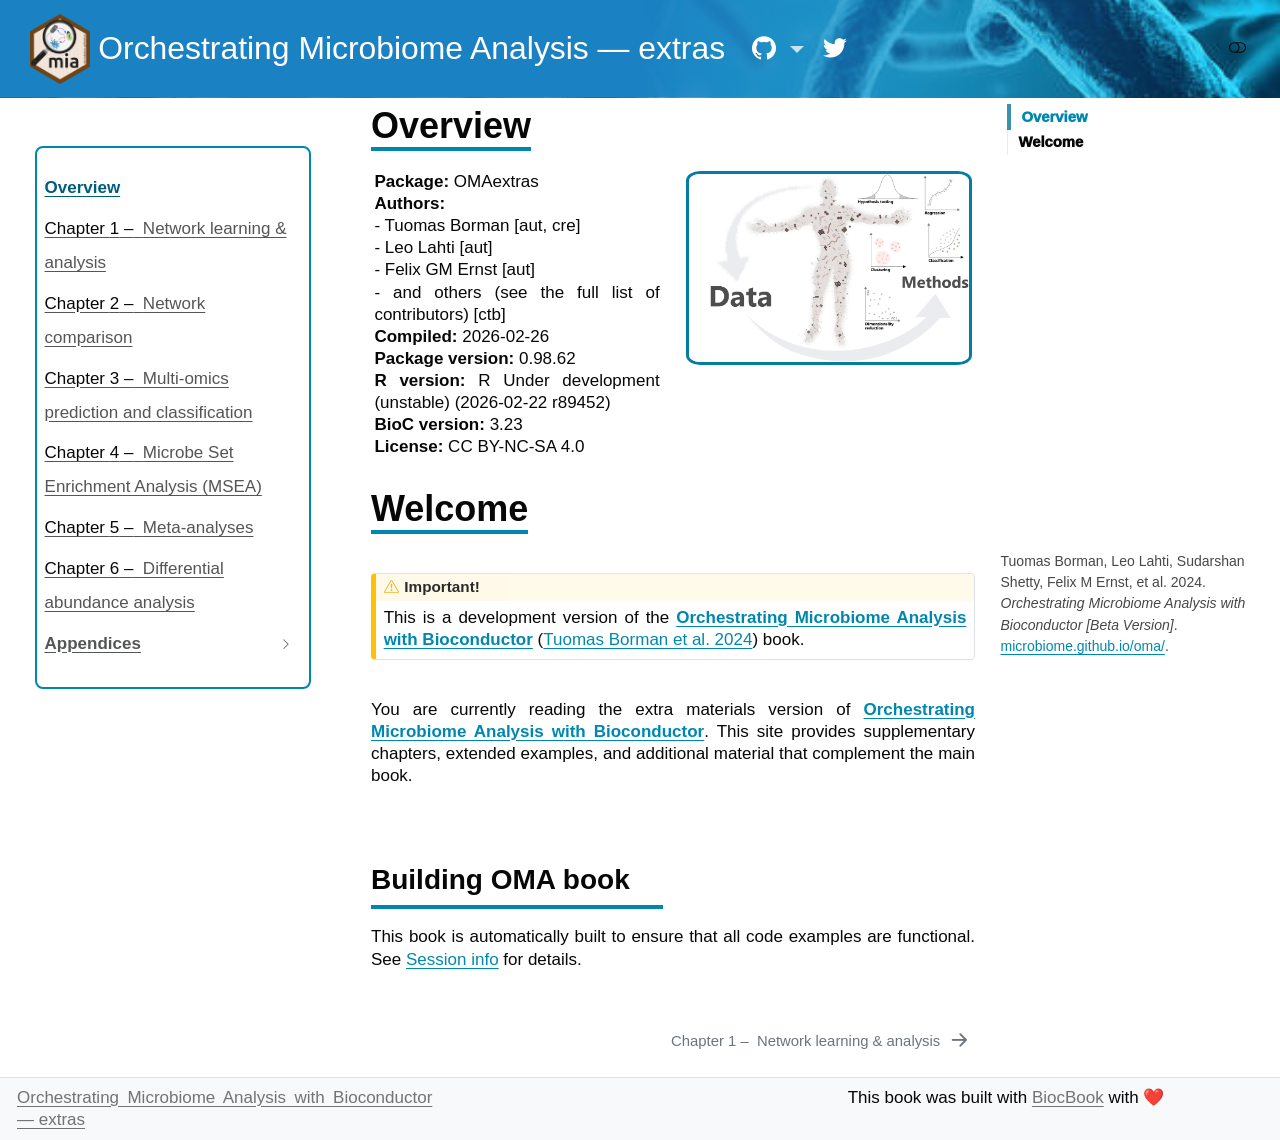
==== commit 9bcbb1f4: "Deploying to gh-pages from @ microbiome/OMA-extras@a408d50081ebfb472613b87bf750f6822af46855 🚀" ====
--- a/docs/devel/index.html
+++ b/docs/devel/index.html
@@ -60,9 +60,9 @@
 <link href="site_libs/quarto-html/quarto-syntax-highlighting-a14e345711173c227b21482e2eb4cc70.css" rel="stylesheet" class="quarto-color-scheme-extra" id="quarto-text-highlighting-styles">
 <script src="site_libs/bootstrap/bootstrap.min.js"></script>
 <link href="site_libs/bootstrap/bootstrap-icons.css" rel="stylesheet">
-<link href="site_libs/bootstrap/bootstrap-03a414507d0a5050258c27957027fec2.min.css" rel="stylesheet" append-hash="true" class="quarto-color-scheme" id="quarto-bootstrap" data-mode="light">
-<link href="site_libs/bootstrap/bootstrap-dark-393bbc8479d1addcfcd69448d6fb8193.min.css" rel="stylesheet" append-hash="true" class="quarto-color-scheme quarto-color-alternate" id="quarto-bootstrap" data-mode="dark">
-<link href="site_libs/bootstrap/bootstrap-03a414507d0a5050258c27957027fec2.min.css" rel="stylesheet" append-hash="true" class="quarto-color-scheme-extra" id="quarto-bootstrap" data-mode="light"><script id="quarto-search-options" type="application/json">{
+<link href="site_libs/bootstrap/bootstrap-80c687981879d47e1ba8a072125697b8.min.css" rel="stylesheet" append-hash="true" class="quarto-color-scheme" id="quarto-bootstrap" data-mode="light">
+<link href="site_libs/bootstrap/bootstrap-dark-de1fe328051f57d00ac15cf2aa1c065c.min.css" rel="stylesheet" append-hash="true" class="quarto-color-scheme quarto-color-alternate" id="quarto-bootstrap" data-mode="dark">
+<link href="site_libs/bootstrap/bootstrap-80c687981879d47e1ba8a072125697b8.min.css" rel="stylesheet" append-hash="true" class="quarto-color-scheme-extra" id="quarto-bootstrap" data-mode="light"><script id="quarto-search-options" type="application/json">{
   "location": "sidebar",
   "copy-button": false,
   "collapse-after": 3,
@@ -412,13 +412,10 @@
     </div>
 <!-- main -->
 <main class="content quarto-banner-title-block page-columns page-full" id="quarto-document-content"><section id="overview" class="level1 unnumbered"><h1 class="unnumbered">Overview</h1>
-<div class="cell" data-layout-align="center">
-<pre><code>##  Warning in packageDescription("OMA"): no package 'OMA' was found</code></pre>
-</div>
 <div class="quarto-layout-panel" data-layout-ncol="2">
 <div class="quarto-layout-row">
 <div class="quarto-layout-cell" style="flex-basis: 50.0%;justify-content: flex-start;">
-<p>Local preview</p>
+<p><strong>Package:</strong> OMAextras<br><strong>Authors:<br></strong> - Tuomas Borman [aut, cre]<br> - Leo Lahti [aut]<br> - Felix GM Ernst [aut]<br> - and others (see the full list of contributors) [ctb]<br><strong>Compiled:</strong> 2026-02-26<br><strong>Package version:</strong> 0.98.62<br><strong>R version:</strong> R Under development (unstable) (2026-02-22 r89452)<br><strong>BioC version:</strong> 3.23<br><strong>License:</strong> CC BY-NC-SA 4.0<br></p>
 </div>
 <div class="quarto-layout-cell" style="flex-basis: 50.0%;justify-content: flex-start;">
 <p><img src="assets/cover.png" align="middle" style="max-width:100%;
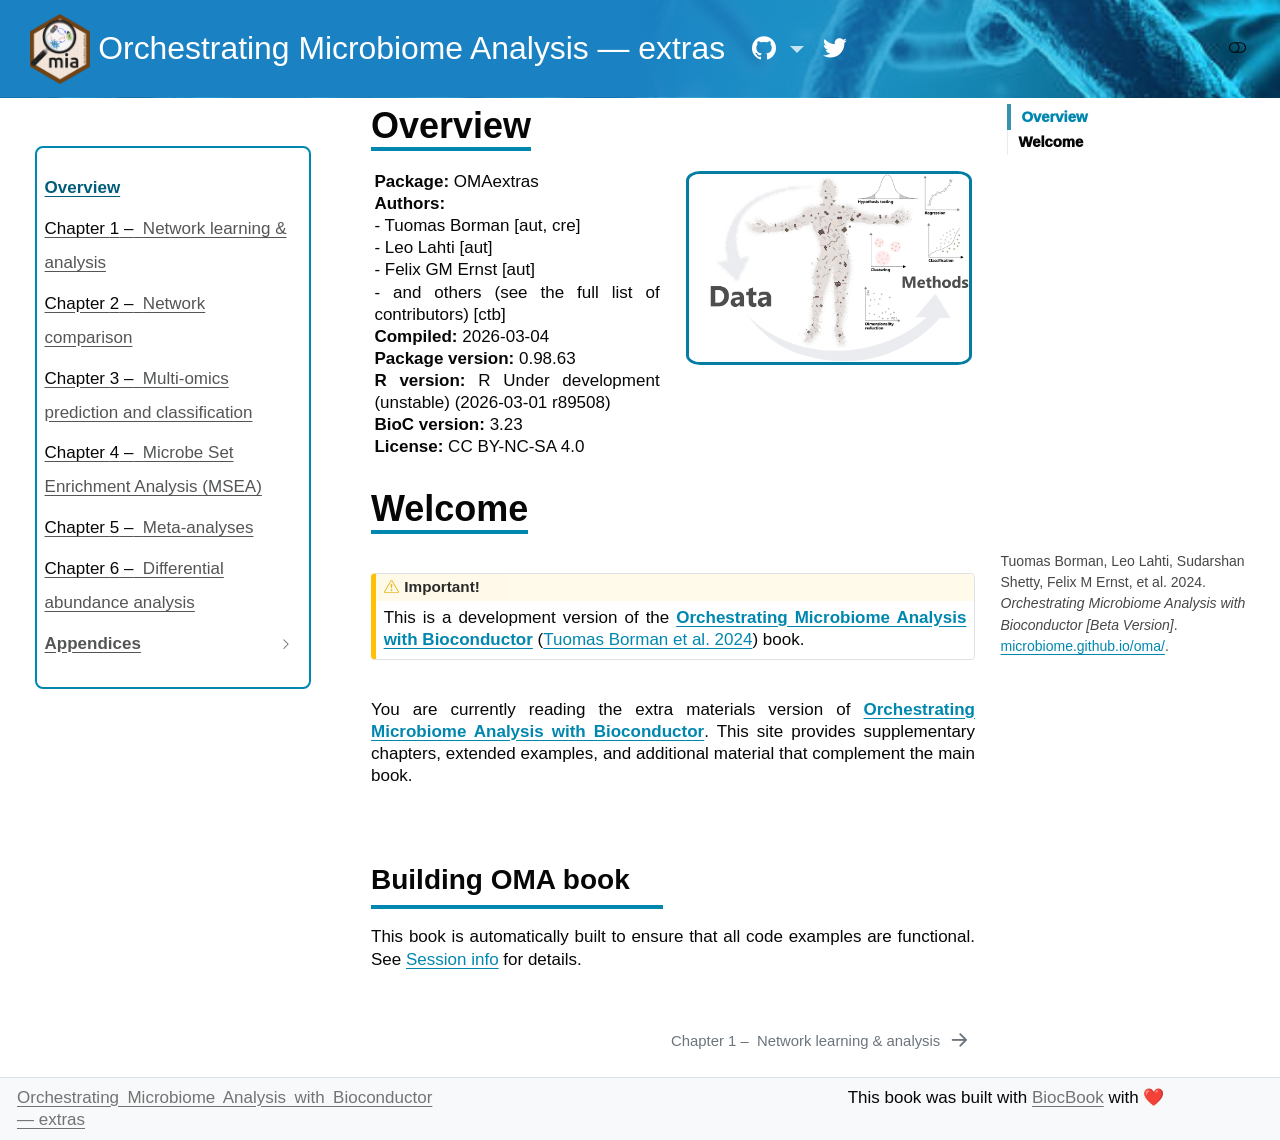
==== commit f226c869: "Deploying to gh-pages from @ microbiome/OMA-extras@39862d0c1a78d4131c0f2e721d43b4a7387b7f88 🚀" ====
--- a/docs/devel/index.html
+++ b/docs/devel/index.html
@@ -415,7 +415,7 @@
 <div class="quarto-layout-panel" data-layout-ncol="2">
 <div class="quarto-layout-row">
 <div class="quarto-layout-cell" style="flex-basis: 50.0%;justify-content: flex-start;">
-<p><strong>Package:</strong> OMAextras<br><strong>Authors:<br></strong> - Tuomas Borman [aut, cre]<br> - Leo Lahti [aut]<br> - Felix GM Ernst [aut]<br> - and others (see the full list of contributors) [ctb]<br><strong>Compiled:</strong> 2026-02-26<br><strong>Package version:</strong> 0.98.62<br><strong>R version:</strong> R Under development (unstable) (2026-02-22 r89452)<br><strong>BioC version:</strong> 3.23<br><strong>License:</strong> CC BY-NC-SA 4.0<br></p>
+<p><strong>Package:</strong> OMAextras<br><strong>Authors:<br></strong> - Tuomas Borman [aut, cre]<br> - Leo Lahti [aut]<br> - Felix GM Ernst [aut]<br> - and others (see the full list of contributors) [ctb]<br><strong>Compiled:</strong> 2026-03-04<br><strong>Package version:</strong> 0.98.63<br><strong>R version:</strong> R Under development (unstable) (2026-03-01 r89508)<br><strong>BioC version:</strong> 3.23<br><strong>License:</strong> CC BY-NC-SA 4.0<br></p>
 </div>
 <div class="quarto-layout-cell" style="flex-basis: 50.0%;justify-content: flex-start;">
 <p><img src="assets/cover.png" align="middle" style="max-width:100%;
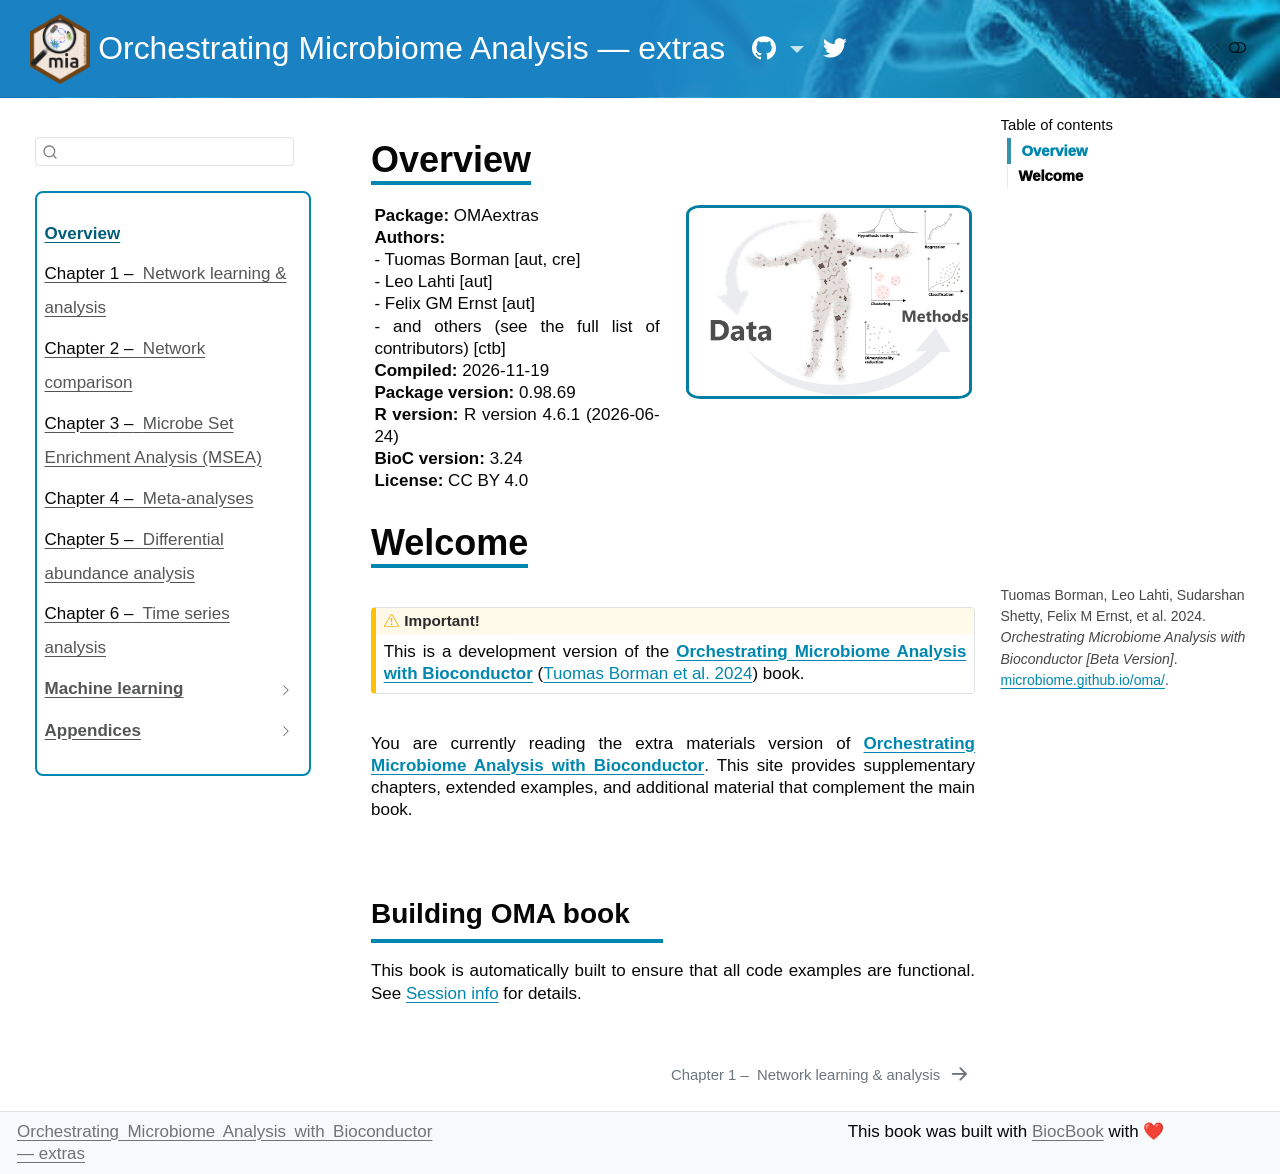
==== commit 91b8aec2: "Deploying to gh-pages from @ microbiome/OMA-extras@980c1712aca849266692a293b31ee7dcd7ace9cc 🚀" ====
--- a/docs/devel/index.html
+++ b/docs/devel/index.html
@@ -2,14 +2,20 @@
 <html xmlns="http://www.w3.org/1999/xhtml" lang="en" xml:lang="en"><head>
 <meta http-equiv="Content-Type" content="text/html; charset=UTF-8">
 <meta charset="utf-8">
-<meta name="generator" content="quarto-1.8.25">
+<meta name="generator" content="quarto-1.10.18">
 <meta name="viewport" content="width=device-width, initial-scale=1.0, user-scalable=yes">
 <title>Orchestrating Microbiome Analysis — extras</title>
 <style>
-code{white-space: pre-wrap;}
+/* Default styles provided by pandoc.
+** See https://pandoc.org/MANUAL.html#variables-for-html for config info.
+*/
 span.smallcaps{font-variant: small-caps;}
-div.columns{display: flex; gap: min(4vw, 1.5em);}
-div.column{flex: auto; overflow-x: auto;}
+div.columns{display: flex; gap: 1.5em;}
+div.column{flex: auto;}
+@media screen {
+div.columns{gap: min(4vw, 1.5em);}
+div.column{overflow-x: auto;}
+}
 div.hanging-indent{margin-left: 1.5em; text-indent: -1.5em;}
 ul.task-list{list-style: none;}
 ul.task-list li input[type="checkbox"] {
@@ -21,7 +27,6 @@
 div.csl-bib-body { }
 div.csl-entry {
   clear: both;
-  margin-bottom: 0em;
 }
 .hanging-indent div.csl-entry {
   margin-left:2em;
@@ -50,19 +55,18 @@
 <link href="./assets/favicon.png" rel="icon" type="image/png">
 <script src="site_libs/quarto-html/quarto.js" type="module"></script>
 <script src="site_libs/quarto-html/tabsets/tabsets.js" type="module"></script>
-<script src="site_libs/quarto-html/axe/axe-check.js" type="module"></script>
 <script src="site_libs/quarto-html/popper.min.js"></script>
 <script src="site_libs/quarto-html/tippy.umd.min.js"></script>
 <script src="site_libs/quarto-html/anchor.min.js"></script>
 <link href="site_libs/quarto-html/tippy.css" rel="stylesheet">
-<link href="site_libs/quarto-html/quarto-syntax-highlighting-a14e345711173c227b21482e2eb4cc70.css" rel="stylesheet" class="quarto-color-scheme" id="quarto-text-highlighting-styles">
-<link href="site_libs/quarto-html/quarto-syntax-highlighting-dark-6d7e0e055978adcb0dc3bbe98a6d8351.css" rel="stylesheet" class="quarto-color-scheme quarto-color-alternate" id="quarto-text-highlighting-styles">
-<link href="site_libs/quarto-html/quarto-syntax-highlighting-a14e345711173c227b21482e2eb4cc70.css" rel="stylesheet" class="quarto-color-scheme-extra" id="quarto-text-highlighting-styles">
+<link href="site_libs/quarto-html/quarto-syntax-highlighting-eec68b17241c1efd3eae2de50d816e3e.css" rel="stylesheet" class="quarto-color-scheme" id="quarto-text-highlighting-styles">
+<link href="site_libs/quarto-html/quarto-syntax-highlighting-dark-25dec783d6e1d11f8e0bba9e4fbb47f4.css" rel="stylesheet" class="quarto-color-scheme quarto-color-alternate" id="quarto-text-highlighting-styles">
+<link href="site_libs/quarto-html/quarto-syntax-highlighting-eec68b17241c1efd3eae2de50d816e3e.css" rel="stylesheet" class="quarto-color-scheme-extra" id="quarto-text-highlighting-styles">
 <script src="site_libs/bootstrap/bootstrap.min.js"></script>
 <link href="site_libs/bootstrap/bootstrap-icons.css" rel="stylesheet">
-<link href="site_libs/bootstrap/bootstrap-80c687981879d47e1ba8a072125697b8.min.css" rel="stylesheet" append-hash="true" class="quarto-color-scheme" id="quarto-bootstrap" data-mode="light">
-<link href="site_libs/bootstrap/bootstrap-dark-de1fe328051f57d00ac15cf2aa1c065c.min.css" rel="stylesheet" append-hash="true" class="quarto-color-scheme quarto-color-alternate" id="quarto-bootstrap" data-mode="dark">
-<link href="site_libs/bootstrap/bootstrap-80c687981879d47e1ba8a072125697b8.min.css" rel="stylesheet" append-hash="true" class="quarto-color-scheme-extra" id="quarto-bootstrap" data-mode="light"><script id="quarto-search-options" type="application/json">{
+<link href="site_libs/bootstrap/bootstrap-2f1fe5fedccd1203b1aa867fe9cfce58.min.css" rel="stylesheet" append-hash="true" class="quarto-color-scheme" id="quarto-bootstrap" data-mode="light">
+<link href="site_libs/bootstrap/bootstrap-dark-036ce5d4a32f44c60d96ed3111f9e174.min.css" rel="stylesheet" append-hash="true" class="quarto-color-scheme quarto-color-alternate" id="quarto-bootstrap" data-mode="dark">
+<link href="site_libs/bootstrap/bootstrap-2f1fe5fedccd1203b1aa867fe9cfce58.min.css" rel="stylesheet" append-hash="true" class="quarto-color-scheme-extra" id="quarto-bootstrap" data-mode="light"><script id="quarto-search-options" type="application/json">{
   "location": "sidebar",
   "copy-button": false,
   "collapse-after": 3,
@@ -323,11 +327,7 @@
   
   </header><div id="quarto-content" class="quarto-container page-columns page-rows-contents page-layout-article page-navbar">
 <!-- sidebar -->
-  <nav id="quarto-sidebar" class="sidebar collapse collapse-horizontal quarto-sidebar-collapse-item sidebar-navigation docked overflow-auto"><div class="pt-lg-2 mt-2 text-left sidebar-header sidebar-header-stacked">
-      <a href="./index.html" class="sidebar-logo-link">
-      </a>
-      </div>
-        <div class="mt-2 flex-shrink-0 align-items-center">
+  <nav id="quarto-sidebar" class="sidebar collapse collapse-horizontal quarto-sidebar-collapse-item sidebar-navigation docked overflow-auto"><div class="mt-2 flex-shrink-0 align-items-center">
         <div class="sidebar-search">
         <div id="quarto-search" class="" title="Search"></div>
         </div>
@@ -354,37 +354,60 @@
 </li>
         <li class="sidebar-item">
   <div class="sidebar-item-container"> 
-  <a href="./pages/integrated_learner.html" class="sidebar-item-text sidebar-link">
- <span class="menu-text"><span class="chapter-number">3</span>&nbsp; <span class="chapter-title">Multi-omics prediction and classification</span></span></a>
-  </div>
-</li>
-        <li class="sidebar-item">
-  <div class="sidebar-item-container"> 
   <a href="./pages/msea.html" class="sidebar-item-text sidebar-link">
- <span class="menu-text"><span class="chapter-number">4</span>&nbsp; <span class="chapter-title">Microbe Set Enrichment Analysis (MSEA)</span></span></a>
+ <span class="menu-text"><span class="chapter-number">3</span>&nbsp; <span class="chapter-title">Microbe Set Enrichment Analysis (MSEA)</span></span></a>
   </div>
 </li>
         <li class="sidebar-item">
   <div class="sidebar-item-container"> 
   <a href="./pages/mmuphin_meta_analysis.html" class="sidebar-item-text sidebar-link">
- <span class="menu-text"><span class="chapter-number">5</span>&nbsp; <span class="chapter-title">Meta-analyses</span></span></a>
+ <span class="menu-text"><span class="chapter-number">4</span>&nbsp; <span class="chapter-title">Meta-analyses</span></span></a>
   </div>
 </li>
         <li class="sidebar-item">
   <div class="sidebar-item-container"> 
   <a href="./pages/extra_daa.html" class="sidebar-item-text sidebar-link">
- <span class="menu-text"><span class="chapter-number">6</span>&nbsp; <span class="chapter-title">Differential abundance analysis</span></span></a>
+ <span class="menu-text"><span class="chapter-number">5</span>&nbsp; <span class="chapter-title">Differential abundance analysis</span></span></a>
+  </div>
+</li>
+        <li class="sidebar-item">
+  <div class="sidebar-item-container"> 
+  <a href="./pages/time_series.html" class="sidebar-item-text sidebar-link">
+ <span class="menu-text"><span class="chapter-number">6</span>&nbsp; <span class="chapter-title">Time series analysis</span></span></a>
   </div>
 </li>
         <li class="sidebar-item sidebar-item-section">
       <div class="sidebar-item-container"> 
             <a class="sidebar-item-text sidebar-link text-start collapsed" data-bs-toggle="collapse" data-bs-target="#quarto-sidebar-section-1" role="navigation" aria-expanded="false">
- <span class="menu-text">Appendices</span></a>
+ <span class="menu-text">Machine learning</span></a>
           <a class="sidebar-item-toggle text-start collapsed" data-bs-toggle="collapse" data-bs-target="#quarto-sidebar-section-1" role="navigation" aria-expanded="false" aria-label="Toggle section">
             <i class="bi bi-chevron-right ms-2"></i>
           </a> 
       </div>
       <ul id="quarto-sidebar-section-1" class="collapse list-unstyled sidebar-section depth1 ">
+<li class="sidebar-item">
+  <div class="sidebar-item-container"> 
+  <a href="./pages/machine_learning_intro.html" class="sidebar-item-text sidebar-link">
+ <span class="menu-text">Introduction</span></a>
+  </div>
+</li>
+          <li class="sidebar-item">
+  <div class="sidebar-item-container"> 
+  <a href="./pages/machine_learning.html" class="sidebar-item-text sidebar-link">
+ <span class="menu-text"><span class="chapter-number">7</span>&nbsp; <span class="chapter-title">Machine learning</span></span></a>
+  </div>
+</li>
+      </ul>
+</li>
+        <li class="sidebar-item sidebar-item-section">
+      <div class="sidebar-item-container"> 
+            <a class="sidebar-item-text sidebar-link text-start collapsed" data-bs-toggle="collapse" data-bs-target="#quarto-sidebar-section-2" role="navigation" aria-expanded="false">
+ <span class="menu-text">Appendices</span></a>
+          <a class="sidebar-item-toggle text-start collapsed" data-bs-toggle="collapse" data-bs-target="#quarto-sidebar-section-2" role="navigation" aria-expanded="false" aria-label="Toggle section">
+            <i class="bi bi-chevron-right ms-2"></i>
+          </a> 
+      </div>
+      <ul id="quarto-sidebar-section-2" class="collapse list-unstyled sidebar-section depth1 ">
 <li class="sidebar-item">
   <div class="sidebar-item-container"> 
   <a href="./pages/session_info.html" class="sidebar-item-text sidebar-link">
@@ -415,7 +438,7 @@
 <div class="quarto-layout-panel" data-layout-ncol="2">
 <div class="quarto-layout-row">
 <div class="quarto-layout-cell" style="flex-basis: 50.0%;justify-content: flex-start;">
-<p><strong>Package:</strong> OMAextras<br><strong>Authors:<br></strong> - Tuomas Borman [aut, cre]<br> - Leo Lahti [aut]<br> - Felix GM Ernst [aut]<br> - and others (see the full list of contributors) [ctb]<br><strong>Compiled:</strong> 2026-03-04<br><strong>Package version:</strong> 0.98.63<br><strong>R version:</strong> R Under development (unstable) (2026-03-01 r89508)<br><strong>BioC version:</strong> 3.23<br><strong>License:</strong> CC BY-NC-SA 4.0<br></p>
+<p><strong>Package:</strong> OMAextras<br><strong>Authors:<br></strong> - Tuomas Borman [aut, cre]<br> - Leo Lahti [aut]<br> - Felix GM Ernst [aut]<br> - and others (see the full list of contributors) [ctb]<br><strong>Compiled:</strong> 2026-11-19<br><strong>Package version:</strong> 0.98.69<br><strong>R version:</strong> R version 4.6.1 (2026-06-24)<br><strong>BioC version:</strong> 3.24<br><strong>License:</strong> CC BY 4.0<br></p>
 </div>
 <div class="quarto-layout-cell" style="flex-basis: 50.0%;justify-content: flex-start;">
 <p><img src="assets/cover.png" align="middle" style="max-width:100%;
@@ -436,11 +459,11 @@
 </div>
 </div>
 <div class="callout-body-container callout-body">
-<p>This is a development version of the <a href="https://microbiome.github.io/OMA-extras/"><strong>Orchestrating Microbiome Analysis with Bioconductor</strong></a> <span class="citation" data-cites="OMA">(<a href="#ref-OMA" role="doc-biblioref">Tuomas Borman et al. 2024</a>)</span> book.</p>
+<p>This is a development version of the <a href="https://microbiome.github.io/OMA-extras/"><strong>Orchestrating Microbiome Analysis with Bioconductor</strong></a> <span class="citation" data-cites="OMA">(<a href="#ref-OMA" role="doc-biblioref"><span class="nocase">Tuomas Borman et al.</span> 2024</a>)</span> book.</p>
 </div>
 </div>
 <div class="no-row-height column-margin column-container"><div id="ref-OMA" class="csl-entry" role="listitem">
-Tuomas Borman, Leo Lahti, Sudarshan Shetty, Felix M Ernst, et al. 2024. <em>Orchestrating Microbiome Analysis with Bioconductor [Beta Version]</em>. <a href="https://microbiome.github.io/oma/">microbiome.github.io/oma/</a>.
+<span class="nocase">Tuomas Borman, Leo Lahti, Sudarshan Shetty, Felix M Ernst, et al.</span> 2024. <em>Orchestrating Microbiome Analysis with Bioconductor [Beta Version]</em>. <a href="https://microbiome.github.io/oma/">microbiome.github.io/oma/</a>.
 </div></div><p>You are currently reading the extra materials version of <a href="https://microbiome.github.io/OMA/"><strong>Orchestrating Microbiome Analysis with Bioconductor</strong></a>. This site provides supplementary chapters, extended examples, and additional material that complement the main book.</p>
 <section id="sec-building-oma" class="level2"><h2 class="anchored" data-anchor-id="sec-building-oma">Building OMA book</h2>
 <p>This book is automatically built to ensure that all code examples are functional. See <a href="pages/session_info.html#sec-session-info" class="quarto-xref"><span>Session info</span></a> for details.</p>
--- a/docs/devel/site_libs/quarto-html/quarto-syntax-highlighting-eec68b17241c1efd3eae2de50d816e3e.css
+++ b/docs/devel/site_libs/quarto-html/quarto-syntax-highlighting-eec68b17241c1efd3eae2de50d816e3e.css
@@ -0,0 +1,214 @@
+/* quarto syntax highlight colors */
+:root {
+  --quarto-hl-al-color: #95da4c;
+  --quarto-hl-an-color: #50a14f;
+  --quarto-hl-at-color: #a626a4;
+  --quarto-hl-bn-color: #986801;
+  --quarto-hl-bu-color: #a626a4;
+  --quarto-hl-ch-color: #50a14f;
+  --quarto-hl-co-color: #a0a1a7;
+  --quarto-hl-cv-color: #e45649;
+  --quarto-hl-cn-color: #986801;
+  --quarto-hl-cf-color: #a626a4;
+  --quarto-hl-dt-color: #a626a4;
+  --quarto-hl-dv-color: #986801;
+  --quarto-hl-do-color: #e45649;
+  --quarto-hl-er-color: #f44747;
+  --quarto-hl-ex-color: #4078f2;
+  --quarto-hl-fl-color: #986801;
+  --quarto-hl-fu-color: #4078f2;
+  --quarto-hl-im-color: #50a14f;
+  --quarto-hl-in-color: #c45b00;
+  --quarto-hl-kw-color: #a626a4;
+  --quarto-hl-op-color: #a626a4;
+  --quarto-hl-pp-color: #a626a4;
+  --quarto-hl-re-color: #2980b9;
+  --quarto-hl-sc-color: #0184bc;
+  --quarto-hl-ss-color: #da4453;
+  --quarto-hl-st-color: #50a14f;
+  --quarto-hl-va-color: #e45649;
+  --quarto-hl-vs-color: #da4453;
+  --quarto-hl-wa-color: #da4453;
+}
+
+/* other quarto variables */
+:root {
+  --quarto-font-monospace: SFMono-Regular, Menlo, Monaco, Consolas, "Liberation Mono", "Courier New", monospace;
+}
+
+/* syntax highlight based on Pandoc's rules */
+pre > code.sourceCode > span {
+  color: #383a42;
+}
+
+code.sourceCode > span {
+  color: #383a42;
+}
+
+div.sourceCode,
+div.sourceCode pre.sourceCode {
+  color: #383a42;
+}
+
+/* Normal */
+code span {
+  color: #383a42;
+}
+
+/* Alert */
+code span.al {
+  background-color: #4d1f24;
+  font-weight: bold;
+  color: #95da4c;
+}
+
+/* Annotation */
+code span.an {
+  color: #50a14f;
+}
+
+/* Attribute */
+code span.at {
+  color: #a626a4;
+}
+
+/* BaseN */
+code span.bn {
+  color: #986801;
+}
+
+/* BuiltIn */
+code span.bu {
+  color: #a626a4;
+}
+
+/* ControlFlow */
+code span.cf {
+  color: #a626a4;
+}
+
+/* Char */
+code span.ch {
+  color: #50a14f;
+}
+
+/* Constant */
+code span.cn {
+  color: #986801;
+}
+
+/* Comment */
+code span.co {
+  font-style: italic;
+  color: #a0a1a7;
+}
+
+/* CommentVar */
+code span.cv {
+  font-style: italic;
+  color: #e45649;
+}
+
+/* Documentation */
+code span.do {
+  color: #e45649;
+}
+
+/* DataType */
+code span.dt {
+  color: #a626a4;
+}
+
+/* DecVal */
+code span.dv {
+  color: #986801;
+}
+
+/* Error */
+code span.er {
+  color: #f44747;
+  text-decoration: underline;
+}
+
+/* Extension */
+code span.ex {
+  font-weight: bold;
+  color: #4078f2;
+}
+
+/* Float */
+code span.fl {
+  color: #986801;
+}
+
+/* Function */
+code span.fu {
+  color: #4078f2;
+}
+
+/* Import */
+code span.im {
+  color: #50a14f;
+}
+
+/* Information */
+code span.in {
+  color: #c45b00;
+}
+
+/* Keyword */
+code span.kw {
+  color: #a626a4;
+}
+
+/* Operator */
+code span.op {
+  color: #a626a4;
+}
+
+/* Preprocessor */
+code span.pp {
+  color: #a626a4;
+}
+
+/* RegionMarker */
+code span.re {
+  background-color: #153042;
+  color: #2980b9;
+}
+
+/* SpecialChar */
+code span.sc {
+  color: #0184bc;
+}
+
+/* SpecialString */
+code span.ss {
+  color: #da4453;
+}
+
+/* String */
+code span.st {
+  color: #50a14f;
+}
+
+/* Variable */
+code span.va {
+  color: #e45649;
+}
+
+/* VerbatimString */
+code span.vs {
+  color: #da4453;
+}
+
+/* Warning */
+code span.wa {
+  color: #da4453;
+}
+
+.prevent-inlining {
+  content: "</";
+}
+
+/*# sourceMappingURL=02661fbacfa289bc94e36756b94767a8.css.map */
--- a/docs/devel/site_libs/quarto-html/quarto-syntax-highlighting-dark-25dec783d6e1d11f8e0bba9e4fbb47f4.css
+++ b/docs/devel/site_libs/quarto-html/quarto-syntax-highlighting-dark-25dec783d6e1d11f8e0bba9e4fbb47f4.css
@@ -0,0 +1,214 @@
+/* quarto syntax highlight colors */
+:root {
+  --quarto-hl-al-color: #95da4c;
+  --quarto-hl-an-color: #98c379;
+  --quarto-hl-at-color: #c678dd;
+  --quarto-hl-bn-color: #d19a66;
+  --quarto-hl-bu-color: #c678dd;
+  --quarto-hl-ch-color: #98c379;
+  --quarto-hl-co-color: #5c6370;
+  --quarto-hl-cv-color: #e06c75;
+  --quarto-hl-cn-color: #d19a66;
+  --quarto-hl-cf-color: #c678dd;
+  --quarto-hl-dt-color: #c678dd;
+  --quarto-hl-dv-color: #d19a66;
+  --quarto-hl-do-color: #a43340;
+  --quarto-hl-er-color: #f44747;
+  --quarto-hl-ex-color: #61afef;
+  --quarto-hl-fl-color: #d19a66;
+  --quarto-hl-fu-color: #61afef;
+  --quarto-hl-im-color: #98c379;
+  --quarto-hl-in-color: #c45b00;
+  --quarto-hl-kw-color: #c678dd;
+  --quarto-hl-op-color: #c678dd;
+  --quarto-hl-pp-color: #c678dd;
+  --quarto-hl-re-color: #2980b9;
+  --quarto-hl-sc-color: #56b6c2;
+  --quarto-hl-ss-color: #da4453;
+  --quarto-hl-st-color: #98c379;
+  --quarto-hl-va-color: #e06c75;
+  --quarto-hl-vs-color: #da4453;
+  --quarto-hl-wa-color: #da4453;
+}
+
+/* other quarto variables */
+:root {
+  --quarto-font-monospace: SFMono-Regular, Menlo, Monaco, Consolas, "Liberation Mono", "Courier New", monospace;
+}
+
+/* syntax highlight based on Pandoc's rules */
+pre > code.sourceCode > span {
+  color: #abb2bf;
+}
+
+code.sourceCode > span {
+  color: #abb2bf;
+}
+
+div.sourceCode,
+div.sourceCode pre.sourceCode {
+  color: #abb2bf;
+}
+
+/* Normal */
+code span {
+  color: #abb2bf;
+}
+
+/* Alert */
+code span.al {
+  background-color: #4d1f24;
+  font-weight: bold;
+  color: #95da4c;
+}
+
+/* Annotation */
+code span.an {
+  color: #98c379;
+}
+
+/* Attribute */
+code span.at {
+  color: #c678dd;
+}
+
+/* BaseN */
+code span.bn {
+  color: #d19a66;
+}
+
+/* BuiltIn */
+code span.bu {
+  color: #c678dd;
+}
+
+/* ControlFlow */
+code span.cf {
+  color: #c678dd;
+}
+
+/* Char */
+code span.ch {
+  color: #98c379;
+}
+
+/* Constant */
+code span.cn {
+  color: #d19a66;
+}
+
+/* Comment */
+code span.co {
+  font-style: italic;
+  color: #5c6370;
+}
+
+/* CommentVar */
+code span.cv {
+  font-style: italic;
+  color: #e06c75;
+}
+
+/* Documentation */
+code span.do {
+  color: #a43340;
+}
+
+/* DataType */
+code span.dt {
+  color: #c678dd;
+}
+
+/* DecVal */
+code span.dv {
+  color: #d19a66;
+}
+
+/* Error */
+code span.er {
+  color: #f44747;
+  text-decoration: underline;
+}
+
+/* Extension */
+code span.ex {
+  font-weight: bold;
+  color: #61afef;
+}
+
+/* Float */
+code span.fl {
+  color: #d19a66;
+}
+
+/* Function */
+code span.fu {
+  color: #61afef;
+}
+
+/* Import */
+code span.im {
+  color: #98c379;
+}
+
+/* Information */
+code span.in {
+  color: #c45b00;
+}
+
+/* Keyword */
+code span.kw {
+  color: #c678dd;
+}
+
+/* Operator */
+code span.op {
+  color: #c678dd;
+}
+
+/* Preprocessor */
+code span.pp {
+  color: #c678dd;
+}
+
+/* RegionMarker */
+code span.re {
+  background-color: #153042;
+  color: #2980b9;
+}
+
+/* SpecialChar */
+code span.sc {
+  color: #56b6c2;
+}
+
+/* SpecialString */
+code span.ss {
+  color: #da4453;
+}
+
+/* String */
+code span.st {
+  color: #98c379;
+}
+
+/* Variable */
+code span.va {
+  color: #e06c75;
+}
+
+/* VerbatimString */
+code span.vs {
+  color: #da4453;
+}
+
+/* Warning */
+code span.wa {
+  color: #da4453;
+}
+
+.prevent-inlining {
+  content: "</";
+}
+
+/*# sourceMappingURL=e4e0eb0752517428f6941294ecd20eb4.css.map */
--- a/docs/devel/site_libs/quarto-html/quarto-syntax-highlighting-eec68b17241c1efd3eae2de50d816e3e.css
+++ b/docs/devel/site_libs/quarto-html/quarto-syntax-highlighting-eec68b17241c1efd3eae2de50d816e3e.css
@@ -0,0 +1,214 @@
+/* quarto syntax highlight colors */
+:root {
+  --quarto-hl-al-color: #95da4c;
+  --quarto-hl-an-color: #50a14f;
+  --quarto-hl-at-color: #a626a4;
+  --quarto-hl-bn-color: #986801;
+  --quarto-hl-bu-color: #a626a4;
+  --quarto-hl-ch-color: #50a14f;
+  --quarto-hl-co-color: #a0a1a7;
+  --quarto-hl-cv-color: #e45649;
+  --quarto-hl-cn-color: #986801;
+  --quarto-hl-cf-color: #a626a4;
+  --quarto-hl-dt-color: #a626a4;
+  --quarto-hl-dv-color: #986801;
+  --quarto-hl-do-color: #e45649;
+  --quarto-hl-er-color: #f44747;
+  --quarto-hl-ex-color: #4078f2;
+  --quarto-hl-fl-color: #986801;
+  --quarto-hl-fu-color: #4078f2;
+  --quarto-hl-im-color: #50a14f;
+  --quarto-hl-in-color: #c45b00;
+  --quarto-hl-kw-color: #a626a4;
+  --quarto-hl-op-color: #a626a4;
+  --quarto-hl-pp-color: #a626a4;
+  --quarto-hl-re-color: #2980b9;
+  --quarto-hl-sc-color: #0184bc;
+  --quarto-hl-ss-color: #da4453;
+  --quarto-hl-st-color: #50a14f;
+  --quarto-hl-va-color: #e45649;
+  --quarto-hl-vs-color: #da4453;
+  --quarto-hl-wa-color: #da4453;
+}
+
+/* other quarto variables */
+:root {
+  --quarto-font-monospace: SFMono-Regular, Menlo, Monaco, Consolas, "Liberation Mono", "Courier New", monospace;
+}
+
+/* syntax highlight based on Pandoc's rules */
+pre > code.sourceCode > span {
+  color: #383a42;
+}
+
+code.sourceCode > span {
+  color: #383a42;
+}
+
+div.sourceCode,
+div.sourceCode pre.sourceCode {
+  color: #383a42;
+}
+
+/* Normal */
+code span {
+  color: #383a42;
+}
+
+/* Alert */
+code span.al {
+  background-color: #4d1f24;
+  font-weight: bold;
+  color: #95da4c;
+}
+
+/* Annotation */
+code span.an {
+  color: #50a14f;
+}
+
+/* Attribute */
+code span.at {
+  color: #a626a4;
+}
+
+/* BaseN */
+code span.bn {
+  color: #986801;
+}
+
+/* BuiltIn */
+code span.bu {
+  color: #a626a4;
+}
+
+/* ControlFlow */
+code span.cf {
+  color: #a626a4;
+}
+
+/* Char */
+code span.ch {
+  color: #50a14f;
+}
+
+/* Constant */
+code span.cn {
+  color: #986801;
+}
+
+/* Comment */
+code span.co {
+  font-style: italic;
+  color: #a0a1a7;
+}
+
+/* CommentVar */
+code span.cv {
+  font-style: italic;
+  color: #e45649;
+}
+
+/* Documentation */
+code span.do {
+  color: #e45649;
+}
+
+/* DataType */
+code span.dt {
+  color: #a626a4;
+}
+
+/* DecVal */
+code span.dv {
+  color: #986801;
+}
+
+/* Error */
+code span.er {
+  color: #f44747;
+  text-decoration: underline;
+}
+
+/* Extension */
+code span.ex {
+  font-weight: bold;
+  color: #4078f2;
+}
+
+/* Float */
+code span.fl {
+  color: #986801;
+}
+
+/* Function */
+code span.fu {
+  color: #4078f2;
+}
+
+/* Import */
+code span.im {
+  color: #50a14f;
+}
+
+/* Information */
+code span.in {
+  color: #c45b00;
+}
+
+/* Keyword */
+code span.kw {
+  color: #a626a4;
+}
+
+/* Operator */
+code span.op {
+  color: #a626a4;
+}
+
+/* Preprocessor */
+code span.pp {
+  color: #a626a4;
+}
+
+/* RegionMarker */
+code span.re {
+  background-color: #153042;
+  color: #2980b9;
+}
+
+/* SpecialChar */
+code span.sc {
+  color: #0184bc;
+}
+
+/* SpecialString */
+code span.ss {
+  color: #da4453;
+}
+
+/* String */
+code span.st {
+  color: #50a14f;
+}
+
+/* Variable */
+code span.va {
+  color: #e45649;
+}
+
+/* VerbatimString */
+code span.vs {
+  color: #da4453;
+}
+
+/* Warning */
+code span.wa {
+  color: #da4453;
+}
+
+.prevent-inlining {
+  content: "</";
+}
+
+/*# sourceMappingURL=02661fbacfa289bc94e36756b94767a8.css.map */
